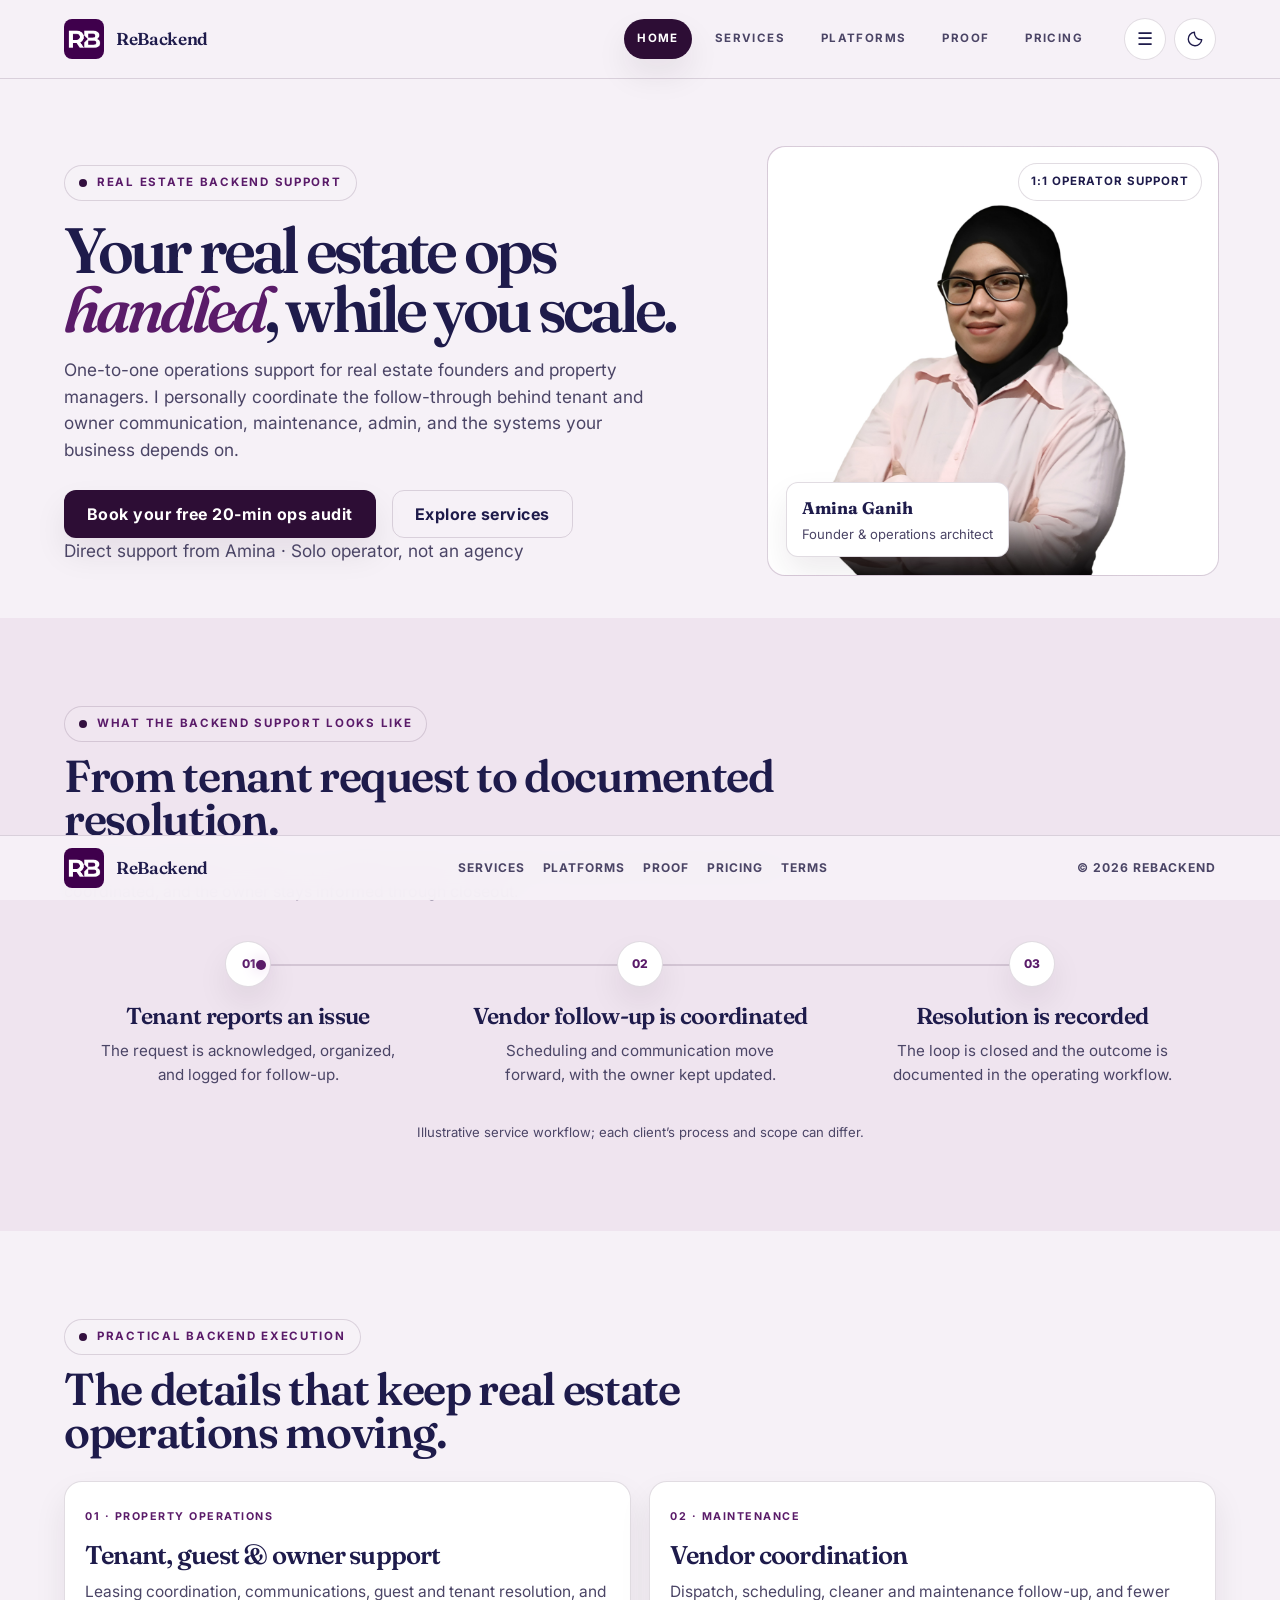
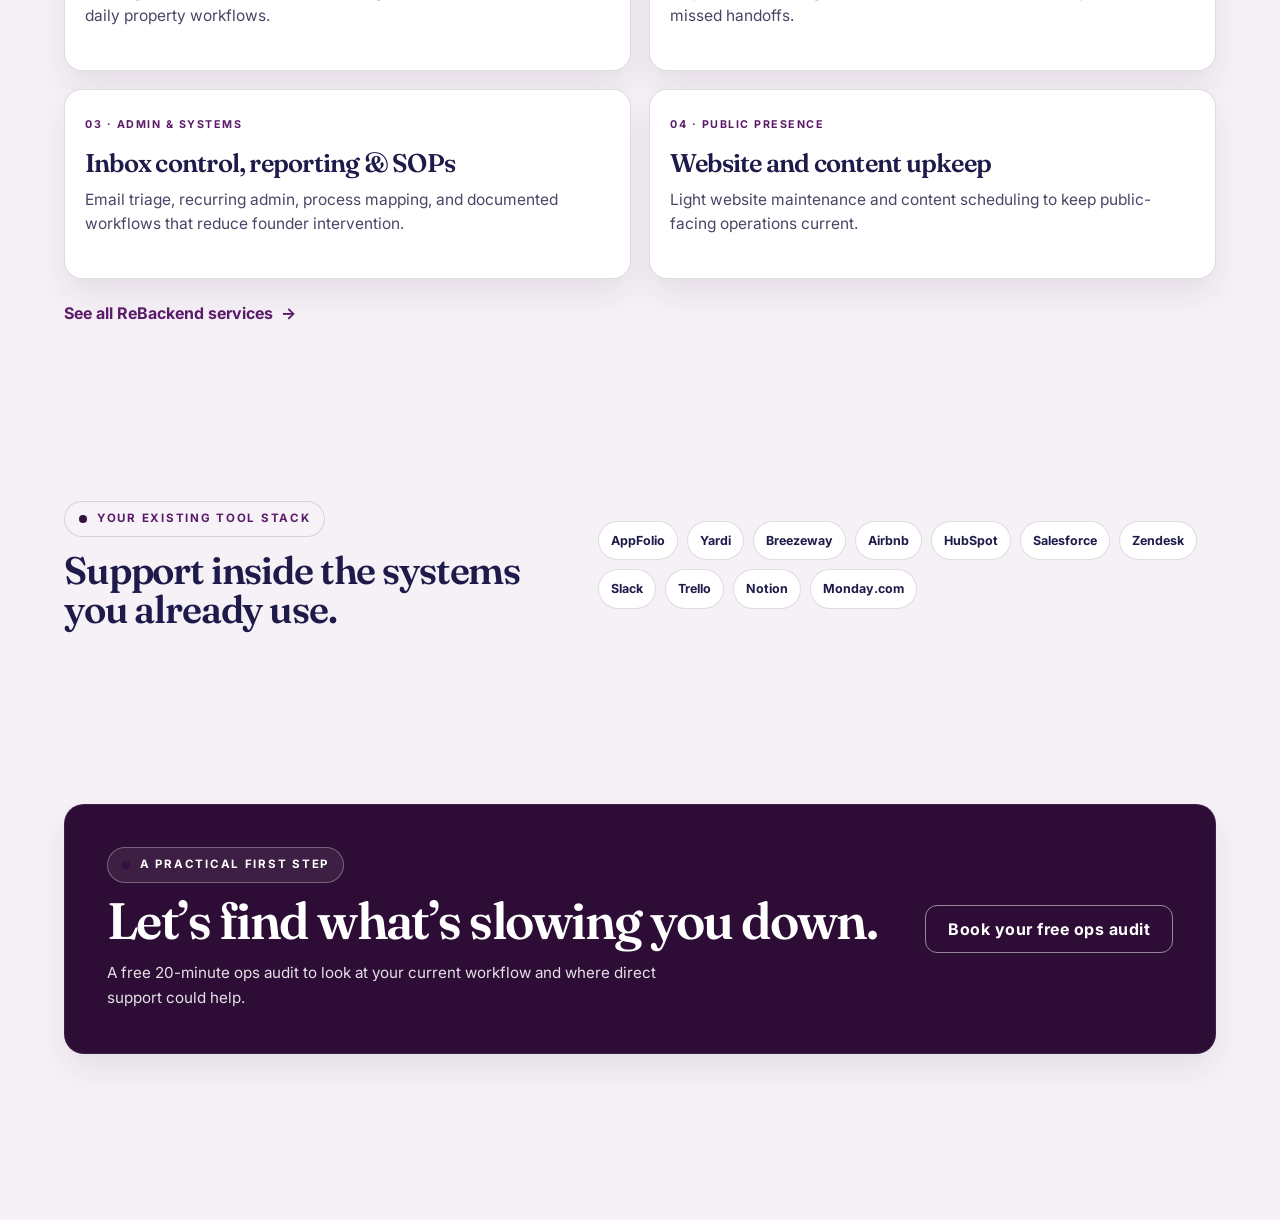
==== index.html @ eb939c81 "Add files via upload Add website pages and Netlify config" ====
<!doctype html>
<html lang="en">
  <head>
    <meta charset="utf-8" />
    <meta name="viewport" content="width=device-width, initial-scale=1" />
    <meta name="theme-color" content="#2d0d35" />
    <title>
      ReBackend | Strategic Operations Partner
    </title>
    <meta
      name="description"
      content="One-to-one real estate operations support for property managers, founders, and PropTech operators."
    />
    <link rel="preconnect" href="https://fonts.googleapis.com" />
    <link rel="preconnect" href="https://fonts.gstatic.com" crossorigin />
    <link
      href="https://fonts.googleapis.com/css2?family=Fraunces:wght@500;600;700&family=Inter:wght@400;500;600;700;800&display=swap"
      rel="stylesheet"
    />
    <link rel="icon" href="/assets/favicon.ico" />
    <link rel="stylesheet" href="/assets/css/global.css" />
  </head>
  <body>
    <header class="site-header">
      <div class="nav-shell">
        <a class="brand" href="/" aria-label="ReBackend home">
          <img src="/assets/logo.png" alt="" class="brand-logo-img" />
          <span>
            ReBackend
          </span>
        </a>
        <nav class="nav-links" id="primary-navigation" aria-label="Primary navigation">
          <a class="nav-link" data-nav="home" href="/">
            Home
          </a>
          <a class="nav-link" data-nav="services" href="/services">
            Services
          </a>
          <a class="nav-link" data-nav="platforms" href="/platforms">
            Platforms
          </a>
          <a class="nav-link" data-nav="proof" href="/proof">
            Proof
          </a>
          <a class="nav-link" data-nav="pricing" href="/pricing">
            Pricing
          </a>
        </nav>
        <div class="nav-controls">
          <button
            class="menu-toggle"
            type="button"
            data-menu-toggle
            aria-label="Open navigation menu"
            aria-controls="primary-navigation"
            aria-expanded="false"
          >
            <span aria-hidden="true">
              ☰
            </span>
          </button>
          <button
            class="theme-toggle"
            type="button"
            data-theme-toggle
            aria-label="Switch theme"
          >
          </button>
        </div>
      </div>
    </header>
    <main>
      <section class="section hero home-hero">
        <div class="section-shell">
          <div class="hero-grid">
            <div class="hero-copy">
              <div class="eyebrow">
                Real estate backend support
              </div>
              <h1>Your real estate ops <span class="accent">handled</span>, while you scale.</h1>
              <p>
                One-to-one operations support for real estate founders and property managers.
                I personally coordinate the follow-through behind tenant and owner communication,
                maintenance, admin, and the systems your business depends on.
              </p>
              <div class="hero-actions">
                <a
                  class="btn btn-primary"
                  href="https://calendly.com/amina-rebackend/30min"
                  target="_blank"
                  rel="noopener noreferrer"
                >
                  Book your free 20-min ops audit
                </a>
                <a class="btn btn-secondary" href="/services">
                  Explore services
                </a>
              </div>
              <p class="hero-note">
                Direct support from Amina · Solo operator, not an agency
              </p>
            </div>
            <div class="hero-panel founder-photo-panel" data-tilt>
              <img
                class="hero-photo"
                src="/assets/amina-photo.jpg"
                alt="Amina Ganih, ReBackend founder and operations architect"
                fetchpriority="high"
              />
              <div class="photo-caption">
                <strong>
                  Amina Ganih
                </strong>
                <span>
                  Founder &amp; operations architect
                </span>
              </div>
              <span class="photo-tag">
                1:1 operator support
              </span>
            </div>
          </div>
        </div>
      </section>
      <section class="section workflow-section" aria-labelledby="workflow-title">
        <div class="section-shell">
          <div class="section-head workflow-heading">
            <div class="eyebrow">
              What the backend support looks like
            </div>
            <h2 id="workflow-title">
              From tenant request to documented resolution.
            </h2>
            <p>
              A common maintenance follow-up, handled directly: the request is captured,
              the right people are coordinated, and the owner stays informed through closeout.
            </p>
          </div>
          <ol class="workflow-track" aria-label="Example tenant maintenance workflow">
            <li class="workflow-step">
              <span class="workflow-icon" aria-hidden="true">
                01
              </span>
              <h3>
                Tenant reports an issue
              </h3>
              <p>
                The request is acknowledged, organized, and logged for follow-up.
              </p>
            </li>
            <li class="workflow-step">
              <span class="workflow-icon" aria-hidden="true">
                02
              </span>
              <h3>
                Vendor follow-up is coordinated
              </h3>
              <p>
                Scheduling and communication move forward, with the owner kept updated.
              </p>
            </li>
            <li class="workflow-step">
              <span class="workflow-icon" aria-hidden="true">
                03
              </span>
              <h3>
                Resolution is recorded
              </h3>
              <p>
                The loop is closed and the outcome is documented in the operating workflow.
              </p>
            </li>
          </ol>
          <p class="workflow-caption">
            Illustrative service workflow; each client’s process and scope can differ.
          </p>
        </div>
      </section>
      <section class="section home-services" aria-labelledby="home-services-title">
        <div class="section-shell">
          <div class="section-head">
            <div class="eyebrow">
              Practical backend execution
            </div>
            <h2 id="home-services-title">
              The details that keep real estate operations moving.
            </h2>
          </div>
          <div class="feature-list home-feature-list">
            <article class="feature-card">
              <div class="feature-number">
                01 · Property operations
              </div>
              <h3>
                Tenant, guest &amp; owner support
              </h3>
              <p>
                Leasing coordination, communications, guest and tenant resolution, and daily property workflows.
              </p>
            </article>
            <article class="feature-card">
              <div class="feature-number">
                02 · Maintenance
              </div>
              <h3>
                Vendor coordination
              </h3>
              <p>
                Dispatch, scheduling, cleaner and maintenance follow-up, and fewer missed handoffs.
              </p>
            </article>
            <article class="feature-card">
              <div class="feature-number">
                03 · Admin &amp; systems
              </div>
              <h3>
                Inbox control, reporting &amp; SOPs
              </h3>
              <p>
                Email triage, recurring admin, process mapping, and documented workflows that reduce founder intervention.
              </p>
            </article>
            <article class="feature-card">
              <div class="feature-number">
                04 · Public presence
              </div>
              <h3>
                Website and content upkeep
              </h3>
              <p>
                Light website maintenance and content scheduling to keep public-facing operations current.
              </p>
            </article>
          </div>
          <a class="text-link" href="/services">
            See all ReBackend services
            <span aria-hidden="true">
              →
            </span>
          </a>
        </div>
      </section>
      <section class="section home-platforms" aria-labelledby="platforms-title">
        <div class="section-shell platform-strip">
          <div>
            <div class="eyebrow">
              Your existing tool stack
            </div>
            <h2 id="platforms-title">
              Support inside the systems you already use.
            </h2>
          </div>
          <div class="platform-chips" aria-label="Platforms supported">
            <span>
              AppFolio
            </span>
            <span>
              Yardi
            </span>
            <span>
              Breezeway
            </span>
            <span>
              Airbnb
            </span>
            <span>
              HubSpot
            </span>
            <span>
              Salesforce
            </span>
            <span>
              Zendesk
            </span>
            <span>
              Slack
            </span>
            <span>
              Trello
            </span>
            <span>
              Notion
            </span>
            <span>
              Monday.com
            </span>
          </div>
        </div>
      </section>
      <section class="section home-contact" aria-labelledby="contact-title">
        <div class="section-shell">
          <div class="brand-panel contact-panel">
            <div>
              <div class="eyebrow">
                A practical first step
              </div>
              <h2 id="contact-title">
                Let’s find what’s slowing you down.
              </h2>
              <p>
                A free 20-minute ops audit to look at your current workflow and where direct support could help.
              </p>
            </div>
            <a
              class="btn btn-secondary contact-button"
              href="https://calendly.com/amina-rebackend/30min"
              target="_blank"
              rel="noopener noreferrer"
            >
              Book your free ops audit
            </a>
          </div>
        </div>
      </section>
    </main>
    <footer>
      <div class="footer-inner">
        <a class="brand" href="/" aria-label="ReBackend home">
          <img src="/assets/logo.png" alt="" class="brand-logo-img" />
          <span>
            ReBackend
          </span>
        </a>
        <nav class="footer-links" aria-label="Footer navigation">
          <a href="/services">
            Services
          </a>
          <a href="/platforms">
            Platforms
          </a>
          <a href="/proof">
            Proof
          </a>
          <a href="/pricing">
            Pricing
          </a>
          <a href="/terms">
            Terms
          </a>
        </nav>
        <div class="footer-meta">
          © 2026 ReBackend
        </div>
      </div>
    </footer>
    <script src="/assets/js/app.js">
    </script>
  </body>
</html>
---- assets/css/global.css ----
:root {
  --bg-primary: #f6f1f7;
  --bg-secondary: #efe4ef;
  --bg-strong: #2d0d35;
  --text-primary: #1e1b4b;
  --text-secondary: #4b4566;
  --border-color: rgba(45, 13, 53, 0.14);
  --card-bg: #ffffff;
  --marquee-blend: rgba(255, 255, 255, 0.7);
  --accent-primary: #5a1b69;
  --accent-strong: #33103f;
  --accent-soft: #d8b4e1;
  --success: #4d7b68;
  --shadow-soft: 0 16px 32px rgba(34, 17, 38, 0.08);
  --radius: 18px;
  --header-height: 78px;
  --container: 1200px;
}

html[data-theme="dark"] {
  --bg-primary: #130d1a;
  --bg-secondary: #1d1323;
  --bg-strong: #2d0d35;
  --text-primary: #f3ebf3;
  --text-secondary: #cab7cc;
  --border-color: rgba(221, 194, 232, 0.14);
  --card-bg: #1c1324;
  --marquee-blend: rgba(13, 9, 17, 0.72);
  --accent-primary: #cf9ee2;
  --accent-strong: #e9d2f3;
  --accent-soft: #7b4d82;
  --success: #9bc7b6;
  --shadow-soft: 0 16px 32px rgba(0, 0, 0, 0.28);
}

*,
*::before,
*::after {
  box-sizing: border-box;
}

html {
  scroll-behavior: smooth;
}

body {
  margin: 0;
  background: var(--bg-primary);
  color: var(--text-primary);
  font-family: "Inter", "Segoe UI", sans-serif;
  line-height: 1.55;
  -webkit-font-smoothing: antialiased;
  text-rendering: optimizeLegibility;
  transition: background 0.2s ease, color 0.2s ease;
  display: flex;
  flex-direction: column;
  min-height: 100vh;
}

img {
  max-width: 100%;
  display: block;
}

svg {
  display: block;
}

a {
  color: inherit;
  text-decoration: none;
}

button,
input,
select,
textarea {
  font: inherit;
}

button {
  cursor: pointer;
}

h1,
h2,
h3,
h4,
h5,
h6 {
  margin: 0;
  font-family: "Fraunces", Georgia, serif;
  letter-spacing: -0.03em;
  line-height: 0.95;
  font-weight: 600;
  color: var(--text-primary);
}

p {
  margin: 0;
  color: var(--text-primary);
}

ul,
ol {
  margin: 0;
  padding: 0;
  list-style: none;
}

.container {
  width: min(var(--container), calc(100vw - 48px));
  margin: 0 auto;
}

.site-header {
  position: fixed;
  top: 0;
  left: 0;
  right: 0;
  z-index: 50;
  background: rgba(246, 241, 247, 0.96);
  backdrop-filter: blur(12px);
  border-bottom: 1px solid var(--border-color);
  transition: background 0.2s ease, border-color 0.2s ease;
}

html[data-theme="dark"] .site-header {
  background: rgba(19, 13, 26, 0.96);
}

body {
  padding-top: var(--header-height);
  padding-bottom: var(--header-height);
}

main {
  flex: 1;
}

.nav-shell {
  width: min(var(--container), calc(100vw - 48px));
  margin: 0 auto;
  min-height: var(--header-height);
  display: flex;
  align-items: center;
  justify-content: space-between;
  gap: 20px;
  padding: 0 24px;
}

.brand {
  display: inline-flex;
  align-items: center;
  gap: 12px;
  font-family: "Fraunces", Georgia, serif;
  font-size: 1.08rem;
  font-weight: 600;
  letter-spacing: -0.02em;
  color: var(--text-primary);
  text-decoration: none;
}

.brand-mark {
  width: 40px;
  height: 40px;
  border-radius: 8px;
  background: var(--bg-strong);
  color: #fff;
  display: grid;
  place-items: center;
  font-size: 0.72rem;
  font-weight: 700;
  letter-spacing: -0.06em;
  flex-shrink: 0;
}

.brand-logo-img {
  width: 40px;
  height: 40px;
  border-radius: 8px;
  object-fit: cover;
  display: block;
  flex-shrink: 0;
}

.nav-links {
  display: flex;
  align-items: center;
  justify-content: center;
  gap: 10px;
  margin-left: auto;
}

.nav-link {
  display: inline-flex;
  align-items: center;
  justify-content: center;
  padding: 10px 12px;
  border: 1px solid transparent;
  border-radius: 999px;
  font-size: 0.72rem;
  letter-spacing: 0.12em;
  text-transform: uppercase;
  font-weight: 700;
  color: var(--text-secondary);
  transition: color 0.2s ease, border-color 0.2s ease, background 0.2s ease, transform 0.2s ease;
  text-decoration: none;
}

.nav-link:hover {
  color: var(--text-primary);
  border-color: var(--border-color);
  background: rgba(255, 255, 255, 0.08);
}

.nav-link.is-active {
  background: var(--bg-strong);
  color: #fff;
  border-color: transparent;
  box-shadow: var(--shadow-soft);
}

.theme-toggle {
  width: 42px;
  height: 42px;
  border-radius: 50%;
  border: 1px solid var(--border-color);
  background: var(--card-bg);
  color: var(--text-primary);
  display: grid;
  place-items: center;
  transition: transform 0.15s ease, border-color 0.15s ease;
  flex-shrink: 0;
  padding: 0;
}

.theme-toggle:hover {
  transform: translateY(-1px);
  border-color: rgba(90, 27, 105, 0.35);
}

.theme-toggle svg {
  width: 18px;
  height: 18px;
  display: block;
}

main {
  display: block;
}

.section {
  padding: 88px 0;
}

.section-shell {
  width: min(var(--container), calc(100vw - 48px));
  margin: 0 auto;
  padding: 0 24px;
}

.eyebrow {
  display: inline-flex;
  align-items: center;
  gap: 10px;
  font-size: 0.72rem;
  letter-spacing: 0.15em;
  text-transform: uppercase;
  font-weight: 700;
  color: var(--accent-primary);
  padding: 8px 14px;
  border: 1px solid var(--border-color);
  border-radius: 999px;
  background: rgba(255, 255, 255, 0.08);
}

.eyebrow::before {
  content: "";
  width: 8px;
  height: 8px;
  border-radius: 50%;
  background: var(--accent-strong);
  display: inline-block;
}

.hero {
  padding-top: 68px;
  padding-bottom: 42px;
}

.hero-grid {
  display: grid;
  grid-template-columns: 1.2fr 0.8fr;
  gap: 30px;
  align-items: center;
}

.hero-copy {
  padding-top: 8px;
}

.hero h1 {
  font-size: clamp(3rem, 5vw, 5.1rem);
  line-height: 0.92;
  letter-spacing: -0.06em;
  margin: 20px 0 18px;
  max-width: 760px;
  color: var(--text-primary);
}

.hero h1 .accent {
  color: var(--accent-primary);
  font-style: italic;
}

.hero p {
  max-width: 580px;
  font-size: 1.08rem;
  color: var(--text-secondary);
}

.hero-actions {
  margin-top: 26px;
  display: flex;
  align-items: center;
  gap: 16px;
  flex-wrap: wrap;
}

.btn {
  display: inline-flex;
  align-items: center;
  justify-content: center;
  min-height: 48px;
  padding: 0 22px;
  font-weight: 700;
  letter-spacing: 0.03em;
  border: 1px solid transparent;
  border-radius: 12px;
  transition: transform 0.2s ease, background 0.2s ease, border-color 0.2s ease, color 0.2s ease;
  color: var(--text-primary);
  text-decoration: none;
}

.btn:hover {
  transform: translateY(-1px);
}

.btn-primary {
  background: var(--bg-strong);
  color: #fff;
  box-shadow: var(--shadow-soft);
}

.btn-primary:hover {
  color: #fff;
}

.btn-secondary {
  background: transparent;
  border-color: var(--border-color);
  color: var(--text-primary);
}

.hero-panel {
  background: linear-gradient(145deg, var(--bg-secondary), rgba(255, 255, 255, 0.08));
  border: 1px solid var(--border-color);
  border-radius: 18px;
  padding: 18px;
  min-height: 400px;
  position: relative;
  overflow: hidden;
}

.hero-panel::before {
  content: "";
  position: absolute;
  inset: 18px;
  border-radius: 16px;
  background: linear-gradient(135deg, rgba(90, 27, 105, 0.17), rgba(255, 255, 255, 0.04));
  border: 1px solid rgba(90, 27, 105, 0.14);
}

.hero-photo {
  position: absolute;
  inset: 18px;
  border-radius: 16px;
  object-fit: cover;
  display: block;
  z-index: 2;
}

.rb-badge {
  position: absolute;
  inset: 46px;
  display: grid;
  place-items: center;
  background: var(--bg-strong);
  border-radius: 18px;
  box-shadow: inset 0 0 0 1px rgba(255, 255, 255, 0.1);
}

.rb-badge span {
  font-family: "Fraunces", Georgia, serif;
  font-size: clamp(7rem, 17vw, 16rem);
  color: #fff;
  line-height: 0.8;
  letter-spacing: -0.14em;
  transform: translateX(-0.05em);
}

.metric-row {
  display: grid;
  grid-template-columns: repeat(3, minmax(0, 1fr));
  gap: 18px;
  margin-top: 34px;
  border-top: 1px solid var(--border-color);
  border-bottom: 1px solid var(--border-color);
  background: rgba(255, 255, 255, 0.04);
}

.metric {
  padding: 24px 12px;
}

.metric strong {
  display: block;
  margin-bottom: 8px;
  font-size: clamp(1.4rem, 2vw, 2.1rem);
  font-family: "Fraunces", Georgia, serif;
  letter-spacing: -0.04em;
  color: var(--text-primary);
}

.metric span {
  display: block;
  color: var(--text-secondary);
  font-size: 0.8rem;
  letter-spacing: 0.08em;
  text-transform: uppercase;
}

.split {
  display: grid;
  grid-template-columns: 1fr 1fr;
  gap: 26px;
  align-items: start;
}

.feature-list {
  display: grid;
  grid-template-columns: repeat(2, minmax(0, 1fr));
  gap: 18px;
  margin-top: 26px;
}

.feature-card,
.info-card,
.case-card,
.pricing-card,
.tile,
.brand-panel,
.matrix-card,
.tool-card {
  background: var(--card-bg);
  border: 1px solid var(--border-color);
  border-radius: 18px;
  box-shadow: var(--shadow-soft);
}

.feature-card {
  padding: 20px;
  min-height: 190px;
}

.feature-number {
  display: inline-block;
  font-size: 0.67rem;
  letter-spacing: 0.14em;
  text-transform: uppercase;
  font-weight: 700;
  color: var(--accent-primary);
  margin-bottom: 18px;
}

.feature-card h3 {
  font-size: clamp(1.5rem, 2vw, 2rem);
  margin-bottom: 12px;
  color: var(--text-primary);
}

.feature-card p {
  color: var(--text-secondary);
  font-size: 0.97rem;
}

.section-head {
  width: min(760px, 100%);
  margin-bottom: 28px;
}

.section-head h2 {
  font-size: clamp(2.05rem, 3.5vw, 3.1rem);
  margin-top: 12px;
  line-height: 0.96;
  color: var(--text-primary);
}

.section-head p {
  margin-top: 14px;
  color: var(--text-secondary);
  font-size: 1rem;
}

.chip-row {
  display: flex;
  flex-wrap: wrap;
  gap: 10px;
  margin-top: 20px;
}

.chip {
  display: inline-flex;
  align-items: center;
  justify-content: center;
  padding: 9px 12px;
  border-radius: 999px;
  border: 1px solid var(--border-color);
  background: rgba(255, 255, 255, 0.04);
  font-size: 0.76rem;
  letter-spacing: 0.08em;
  text-transform: uppercase;
  font-weight: 700;
  color: var(--text-primary);
}

.brand-panel {
  background: var(--bg-strong);
  color: #fff;
  padding: 24px;
  border-radius: 20px;
  border: 1px solid rgba(255, 255, 255, 0.08);
}

.brand-panel h3 {
  font-size: clamp(1.8rem, 2vw, 2.4rem);
  margin-bottom: 18px;
  color: #fff;
}

.brand-panel p {
  color: rgba(255, 255, 255, 0.85);
  font-size: 0.95rem;
  line-height: 1.7;
}

.brand-panel strong {
  color: #fff;
}

.case-grid,
.pricing-grid {
  display: grid;
  grid-template-columns: repeat(2, minmax(0, 1fr));
  gap: 20px;
}

.case-card,
.pricing-card {
  overflow: hidden;
}

.case-body,
.pricing-body {
  padding: 22px;
}

.case-topline,
.pricing-topline {
  display: flex;
  align-items: center;
  justify-content: space-between;
  gap: 16px;
  margin-bottom: 18px;
}

.badge {
  display: inline-flex;
  align-items: center;
  justify-content: center;
  padding: 8px 12px;
  border-radius: 999px;
  border: 1px solid var(--border-color);
  background: rgba(90, 27, 105, 0.06);
  color: var(--accent-primary);
  font-size: 0.64rem;
  font-weight: 700;
  letter-spacing: 0.1em;
  text-transform: uppercase;
}

.meta {
  font-size: 0.7rem;
  letter-spacing: 0.12em;
  text-transform: uppercase;
  color: var(--text-secondary);
  font-weight: 700;
}

.case-card h3,
.pricing-card h3 {
  font-size: clamp(1.7rem, 2vw, 2.3rem);
  margin-bottom: 16px;
  color: var(--text-primary);
}

.case-metrics,
.pricing-metrics {
  display: grid;
  grid-template-columns: repeat(2, minmax(0, 1fr));
  gap: 12px;
  margin: 18px 0;
}

.mini-stat {
  background: var(--bg-secondary);
  border: 1px solid var(--border-color);
  border-radius: 12px;
  padding: 14px 12px;
}

.mini-stat strong {
  display: block;
  font-size: 1.2rem;
  font-family: "Fraunces", Georgia, serif;
  margin-bottom: 4px;
  color: var(--text-primary);
}

.mini-stat span {
  display: block;
  color: var(--text-secondary);
  font-size: 0.72rem;
  letter-spacing: 0.08em;
  text-transform: uppercase;
  font-weight: 700;
}

.case-body p,
.pricing-body p {
  color: var(--text-secondary);
  line-height: 1.7;
  font-size: 0.96rem;
}

.case-quote {
  margin-top: 18px;
  padding-left: 16px;
  border-left: 3px solid var(--accent-primary);
  color: var(--text-secondary);
  line-height: 1.6;
  font-size: 0.92rem;
}

.tile-grid {
  display: grid;
  grid-template-columns: repeat(4, minmax(0, 1fr));
  gap: 14px;
  margin-top: 26px;
}

.tile {
  padding: 18px;
  background: var(--card-bg);
  border: 1px solid var(--border-color);
  border-radius: 18px;
}

.tile strong {
  display: block;
  font-size: 1.7rem;
  margin-bottom: 8px;
  font-family: "Fraunces", Georgia, serif;
  color: var(--text-primary);
}

.tile span {
  display: block;
  color: var(--text-secondary);
  font-size: 0.72rem;
  letter-spacing: 0.1em;
  text-transform: uppercase;
  font-weight: 700;
}

.marquee-wrap {
  position: relative;
  overflow: hidden;
  padding: 10px 0 0;
  margin-top: 10px;
  mask-image: linear-gradient(to right, transparent 0%, #000 8%, #000 92%, transparent 100%);
  -webkit-mask-image: linear-gradient(to right, transparent 0%, #000 8%, #000 92%, transparent 100%);
}

.marquee-track {
  display: flex;
  align-items: center;
  gap: 18px;
  width: max-content;
  animation: marquee-scroll 30s linear infinite;
}

.marquee-wrap:hover .marquee-track {
  animation-play-state: paused;
}

.marquee-set {
  display: flex;
  align-items: center;
  gap: 18px;
  flex-shrink: 0;
}

.marquee-item {
  display: inline-flex;
  align-items: center;
  gap: 10px;
  padding: 8px 12px;
  border: 1px solid var(--border-color);
  background: rgba(255, 255, 255, 0.04);
  border-radius: 999px;
  color: var(--text-primary);
  font-size: 0.74rem;
  letter-spacing: 0.1em;
  text-transform: uppercase;
  font-weight: 700;
  white-space: nowrap;
}

.marquee-icon {
  width: 26px;
  height: 26px;
  border-radius: 8px;
  display: grid;
  place-items: center;
  flex-shrink: 0;
  background: var(--bg-strong);
}

.marquee-icon img {
  width: 16px;
  height: 16px;
  object-fit: contain;
  filter: brightness(0) invert(1);
}

.marquee-text-badge {
  width: 26px;
  height: 26px;
  border-radius: 8px;
  display: grid;
  place-items: center;
  font-size: 0.66rem;
  font-weight: 800;
  color: #fff;
  background: var(--bg-strong);
}

.tool-grid {
  display: grid;
  grid-template-columns: repeat(5, minmax(0, 1fr));
  gap: 16px;
  margin-top: 32px;
}

.tool-card {
  padding: 20px 16px;
  display: flex;
  flex-direction: column;
  align-items: center;
  justify-content: center;
  text-align: center;
  gap: 10px;
  min-height: 170px;
  transition: transform 0.15s ease, border-color 0.15s ease, background 0.15s ease;
}

.tool-card:hover {
  transform: translateY(-2px);
  border-color: rgba(90, 27, 105, 0.36);
}

.tool-icon {
  width: 48px;
  height: 48px;
  border-radius: 10px;
  display: grid;
  place-items: center;
  background: var(--bg-secondary);
}

.tool-icon img {
  width: 26px;
  height: 26px;
  object-fit: contain;
  filter: brightness(0) saturate(100%) invert(9%) sepia(9%) saturate(1498%) hue-rotate(258deg) brightness(93%) contrast(90%);
}

.tool-icon.text-badge {
  font-size: 0.8rem;
  font-weight: 800;
  color: #fff;
  background: var(--bg-strong);
  letter-spacing: -0.04em;
}

.tool-name {
  font-size: 0.95rem;
  font-weight: 700;
  color: var(--text-primary);
}

.tool-tag {
  font-size: 0.65rem;
  letter-spacing: 0.12em;
  text-transform: uppercase;
  color: var(--text-secondary);
  font-weight: 700;
}

.grid-matrix {
  display: grid;
  grid-template-columns: repeat(3, minmax(0, 1fr));
  gap: 16px;
  margin-top: 20px;
}

.matrix-card {
  padding: 22px 18px;
}

.matrix-card h3 {
  font-size: 1.3rem;
  margin-bottom: 10px;
  color: var(--text-primary);
}

.matrix-card p {
  color: var(--text-secondary);
  font-size: 0.92rem;
  line-height: 1.6;
}

.price-row {
  display: grid;
  grid-template-columns: 1fr auto;
  gap: 18px;
  align-items: center;
  padding: 18px 0;
  border-top: 1px solid var(--border-color);
}

.price-row:first-of-type {
  border-top: 0;
}

.price-row .label {
  color: var(--text-secondary);
  font-size: 0.7rem;
  letter-spacing: 0.12em;
  text-transform: uppercase;
  font-weight: 700;
}

.price-row .amount {
  font-size: clamp(1.4rem, 2vw, 2rem);
  font-family: "Fraunces", Georgia, serif;
  letter-spacing: -0.04em;
  color: var(--text-primary);
}

.pricing-card .cta {
  width: 100%;
  margin-top: 10px;
}

.page-banner {
  background: var(--bg-strong);
  color: #fff;
  border-radius: 20px;
  border: 1px solid rgba(255, 255, 255, 0.08);
  padding: 26px 22px;
  margin-top: 8px;
}

.page-banner h2 {
  font-size: clamp(2rem, 3vw, 2.8rem);
  margin-bottom: 14px;
  color: #fff;
}

.page-banner p {
  color: rgba(255, 255, 255, 0.85);
  max-width: 720px;
  line-height: 1.7;
}

footer {
  position: fixed;
  bottom: 0;
  left: 0;
  right: 0;
  z-index: 40;
  padding: 12px 0;
  background: rgba(246, 241, 247, 0.96);
  backdrop-filter: blur(12px);
  border-top: 1px solid var(--border-color);
  transition: background 0.2s ease, border-color 0.2s ease;
}

html[data-theme="dark"] footer {
  background: rgba(19, 13, 26, 0.96);
}

.footer-inner {
  width: min(var(--container), calc(100vw - 48px));
  margin: 0 auto;
  padding: 0 24px;
  display: flex;
  align-items: center;
  justify-content: space-between;
  gap: 16px;
  flex-wrap: wrap;
  min-height: auto;
}

.footer-meta {
  color: var(--text-secondary);
  font-size: 0.76rem;
  letter-spacing: 0.08em;
  text-transform: uppercase;
  font-weight: 700;
}

.footer-links {
  display: flex;
  align-items: center;
  gap: 18px;
  color: var(--text-secondary);
  font-size: 0.75rem;
  letter-spacing: 0.08em;
  text-transform: uppercase;
  font-weight: 700;
  margin: 0;
}

.footer-links a {
  transition: color 0.2s ease;
  color: var(--text-secondary);
  text-decoration: none;
}

.footer-links a:hover {
  color: var(--text-primary);
}

@keyframes marquee-scroll {
  from {
    transform: translateX(0);
  }
  to {
    transform: translateX(-50%);
  }
}

@media (max-width: 980px) {
  .nav-links {
    display: none;
  }


  .hero-grid,
  .split,
  .case-grid,
  .pricing-grid,
  .tool-grid {
    grid-template-columns: 1fr;
  }

  .tile-grid,
  .grid-matrix {
    grid-template-columns: repeat(2, minmax(0, 1fr));
  }

  .feature-list {
    grid-template-columns: 1fr;
  }

  .nav-links {
    gap: 4px;
  }
}

@media (max-width: 760px) {
  body {
    padding-top: var(--header-height);
    padding-bottom: calc(var(--header-height) + 20px);
  }

  .nav-shell,
  .section-shell {
    width: min(var(--container), calc(100vw - 28px));
    padding: 0 14px;
  }

  .nav-links {
    display: none;
  }

  .hero {
    padding-top: 54px;
  }

  .hero h1 {
    font-size: clamp(2.4rem, 12vw, 4rem);
  }

  .metric-row,
  .tile-grid,
  .grid-matrix {
    grid-template-columns: 1fr;
  }

  .tool-grid {
    grid-template-columns: repeat(2, minmax(0, 1fr));
  }

  .brand {
    font-size: 1rem;
  }

  .section {
    padding: 64px 0;
  }

  footer {
    padding: 8px 0;
  }

  .footer-inner {
    padding: 8px 14px;
  }

  .footer-links {
    gap: 10px;
    font-size: 0.65rem;
  }
}

@media (prefers-reduced-motion: reduce) {
  html {
    scroll-behavior: auto;
  }

  .marquee-track {
    animation: none;
  }

  .btn,
  .theme-toggle,
  .nav-link,
  .tool-card {
    transition: none;
  }
}

/* Theme text is driven by the same tokens used by every page. */
:root {
  color-scheme: light;
}

html[data-theme="dark"] {
  color-scheme: dark;
}

body {
  color: var(--text-primary);
}

body :is(h1, h2, h3, h4, h5, h6) {
  color: var(--text-primary);
}

body p {
  color: var(--text-primary);
}

/* Consistent header controls and accessible mobile navigation. */
.nav-shell {
  position: relative;
}

.nav-controls {
  display: inline-flex;
  align-items: center;
  justify-content: flex-end;
  gap: 8px;
  margin-left: 8px;
  flex-shrink: 0;
}

.menu-toggle {
  display: inline-flex;
  width: 42px;
  height: 42px;
  padding: 0;
  align-items: center;
  justify-content: center;
  border: 1px solid var(--border-color);
  border-radius: 50%;
  background: var(--card-bg);
  color: var(--text-primary);
  font-size: 1.1rem;
  line-height: 1;
  transition: transform 0.15s ease, border-color 0.15s ease;
}

.menu-toggle:hover {
  transform: translateY(-1px);
  border-color: var(--accent-primary);
}

.nav-links.is-open {
  position: absolute;
  top: calc(100% - 2px);
  right: 64px;
  z-index: 60;
  display: flex;
  flex-direction: column;
  align-items: stretch;
  gap: 4px;
  width: min(280px, calc(100vw - 28px));
  margin: 0;
  padding: 10px;
  border: 1px solid var(--border-color);
  border-radius: 14px;
  background: var(--card-bg);
  box-shadow: var(--shadow-soft);
}

.nav-links.is-open .nav-link {
  justify-content: flex-start;
  width: 100%;
  padding: 12px;
  color: var(--text-primary);
  font-size: 0.82rem;
  letter-spacing: 0.08em;
}

.nav-links.is-open .nav-link.is-active {
  color: #fff;
}
.menu-toggle:focus-visible,
.theme-toggle:focus-visible,
.nav-link:focus-visible,
.btn:focus-visible {
  outline: 3px solid var(--accent-primary);
  outline-offset: 3px;
}

/* The real source portrait is kept proportional and framed without distortion. */
.founder-photo-panel {
  height: clamp(360px, 35vw, 430px);
  max-height: 550px;
  min-height: 0;
  aspect-ratio: 1.05;
  padding: 0;
  overflow: hidden;
  border-radius: 18px;
  transform-style: preserve-3d;
  transition: transform 0.2s ease;
  will-change: transform;
}

.founder-photo-panel::before {
  content: none;
}

.hero-photo,
img[src*="amina-photo"] {
  position: absolute;
  inset: 0;
  display: block;
  width: 100%;
  height: 100%;
  max-height: 550px;
  object-fit: cover;
  object-position: center top;
  border-radius: inherit;
}

.photo-caption {
  position: absolute;
  z-index: 3;
  left: 18px;
  bottom: 18px;
  display: flex;
  flex-direction: column;
  gap: 3px;
  max-width: calc(100% - 36px);
  padding: 12px 15px;
  border: 1px solid var(--border-color);
  border-radius: 12px;
  background: var(--card-bg);
  color: var(--text-primary);
  box-shadow: var(--shadow-soft);
}

.photo-caption strong {
  color: var(--text-primary);
  font-family: "Fraunces", Georgia, serif;
  font-size: 1.05rem;
}

.photo-caption span {
  color: var(--text-secondary);
  font-size: 0.82rem;
}

.photo-tag {
  position: absolute;
  z-index: 3;
  top: 16px;
  right: 16px;
  padding: 9px 12px;
  border: 1px solid var(--border-color);
  border-radius: 999px;
  background: var(--card-bg);
  color: var(--text-primary);
  font-size: 0.72rem;
  font-weight: 700;
  letter-spacing: 0.08em;
  text-transform: uppercase;
}

/* A real service example replaces abstract or invented dashboard metrics. */
.workflow-section {
  background: var(--bg-secondary);
}

.workflow-heading {
  max-width: 780px;
}

.workflow-track {
  --workflow-gap: 24px;
  position: relative;
  display: grid;
  grid-template-columns: repeat(3, minmax(0, 1fr));
  gap: var(--workflow-gap);
  margin-top: 38px;
  list-style: none;
}

.workflow-track::before {
  content: "";
  position: absolute;
  z-index: 0;
  top: 23px;
  left: 16.66%;
  right: 16.66%;
  height: 2px;
  background: var(--border-color);
}

.workflow-track::after {
  content: "";
  position: absolute;
  z-index: 2;
  top: 19px;
  left: 16.66%;
  width: 10px;
  height: 10px;
  border-radius: 50%;
  background: var(--accent-primary);
  box-shadow: 0 0 16px var(--accent-soft);
  animation: workflow-travel 5s ease-in-out infinite alternate;
}

@keyframes workflow-travel {
  0%, 8% { left: 16.66%; }
  90%, 100% { left: calc(83.33% - 10px); }
}

.workflow-step {
  position: relative;
  z-index: 1;
  padding: 0 14px 16px;
  text-align: center;
  border-radius: 16px;
  transition: transform 0.2s ease, background-color 0.2s ease;
}

.workflow-step:hover {
  transform: translateY(-4px);
  background: var(--card-bg);
}

.workflow-icon {
  display: grid;
  place-items: center;
  width: 46px;
  height: 46px;
  margin: 0 auto 17px;
  border: 1px solid var(--border-color);
  border-radius: 50%;
  background: var(--card-bg);
  color: var(--accent-primary);
  font-size: 0.75rem;
  font-weight: 800;
  box-shadow: var(--shadow-soft);
}

.workflow-step h3 {
  margin-bottom: 10px;
  font-size: clamp(1.25rem, 1.8vw, 1.65rem);
  line-height: 1.08;
}

.workflow-step p {
  max-width: 310px;
  margin: 0 auto;
  color: var(--text-secondary);
  font-size: 0.95rem;
}

.workflow-caption {
  margin-top: 20px;
  color: var(--text-secondary);
  font-size: 0.82rem;
  text-align: center;
}

.home-feature-list {
  grid-template-columns: repeat(2, minmax(0, 1fr));
}

.text-link {
  display: inline-flex;
  align-items: center;
  gap: 8px;
  margin-top: 22px;
  color: var(--accent-primary);
  font-weight: 700;
}

.text-link:hover {
  color: var(--accent-strong);
}

.platform-strip {
  display: grid;
  grid-template-columns: minmax(230px, 0.9fr) minmax(0, 1.1fr);
  gap: 28px;
  align-items: center;
}

.platform-strip h2 {
  margin-top: 14px;
  font-size: clamp(1.8rem, 3vw, 2.6rem);
  line-height: 1;
}

.platform-chips {
  display: flex;
  flex-wrap: wrap;
  gap: 9px;
}

.platform-chips span {
  padding: 9px 12px;
  border: 1px solid var(--border-color);
  border-radius: 999px;
  background: var(--card-bg);
  color: var(--text-primary);
  font-size: 0.78rem;
  font-weight: 700;
}

.contact-panel {
  display: flex;
  align-items: center;
  justify-content: space-between;
  gap: 24px;
  padding: clamp(22px, 4vw, 42px);
}

.contact-panel .eyebrow {
  color: #fff;
  border-color: rgba(255, 255, 255, 0.3);
}

.contact-panel h2 {
  margin-top: 14px;
  color: #fff;
  font-size: clamp(2rem, 4vw, 3.2rem);
}

.contact-panel p {
  margin-top: 14px;
  max-width: 600px;
  color: rgba(255, 255, 255, 0.88);
}

.contact-button {
  flex-shrink: 0;
  border-color: rgba(255, 255, 255, 0.5);
  color: #fff;
}

.contact-button:hover {
  background: rgba(255, 255, 255, 0.12);
  color: #fff;
}

html[data-theme="dark"] .tool-icon:not(.text-badge) img {
  filter: brightness(0) invert(1);
}

@media (max-width: 980px) {
  .nav-links {
    display: none;
  }


  .platform-strip {
    grid-template-columns: 1fr;
  }
}

@media (max-width: 760px) {
  .nav-controls {
    gap: 7px;
    margin-left: auto;
  }

  .menu-toggle {
    display: inline-flex;
  }

  .nav-links.is-open {
    position: absolute;
    top: calc(100% - 2px);
    right: 14px;
    z-index: 60;
    display: flex;
    flex-direction: column;
    align-items: stretch;
    gap: 4px;
    width: min(280px, calc(100vw - 28px));
    margin: 0;
    padding: 10px;
    border: 1px solid var(--border-color);
    border-radius: 14px;
    background: var(--card-bg);
    box-shadow: var(--shadow-soft);
  }

  .nav-links.is-open .nav-link {
    justify-content: flex-start;
    width: 100%;
    padding: 12px;
    color: var(--text-primary);
    font-size: 0.82rem;
    letter-spacing: 0.08em;
  }

  .nav-links.is-open .nav-link.is-active {
    color: #fff;
  }

  .founder-photo-panel {
    height: clamp(330px, 85vw, 430px);
    max-height: 550px;
    aspect-ratio: 1.05;
  }

  .workflow-track {
    grid-template-columns: 1fr;
    gap: 18px;
    margin-left: 8px;
    padding-left: 54px;
  }

  .workflow-track::before {
    top: 20px;
    bottom: 36px;
    left: 20px;
    right: auto;
    width: 2px;
    height: auto;
  }

  .workflow-track::after {
    top: 20px;
    left: 16px;
    animation-name: workflow-travel-vertical;
  }

  @keyframes workflow-travel-vertical {
    0%, 8% { top: 20px; }
    90%, 100% { top: calc(100% - 40px); }
  }

  .workflow-step {
    padding: 0 8px 10px 0;
    text-align: left;
  }

  .workflow-icon {
    position: absolute;
    top: 0;
    left: -54px;
    margin: 0;
  }

  .workflow-step p {
    margin: 0;
  }

  .workflow-caption {
    text-align: left;
  }

  .contact-panel {
    align-items: flex-start;
    flex-direction: column;
  }
}

@media (prefers-reduced-motion: reduce) {
  html {
    scroll-behavior: auto;
  }

  .marquee-track,
  .workflow-track::after {
    animation: none;
  }

  .btn,
  .theme-toggle,
  .menu-toggle,
  .nav-link,
  .tool-card,
  .workflow-step,
  .founder-photo-panel {
    transition: none;
  }
}
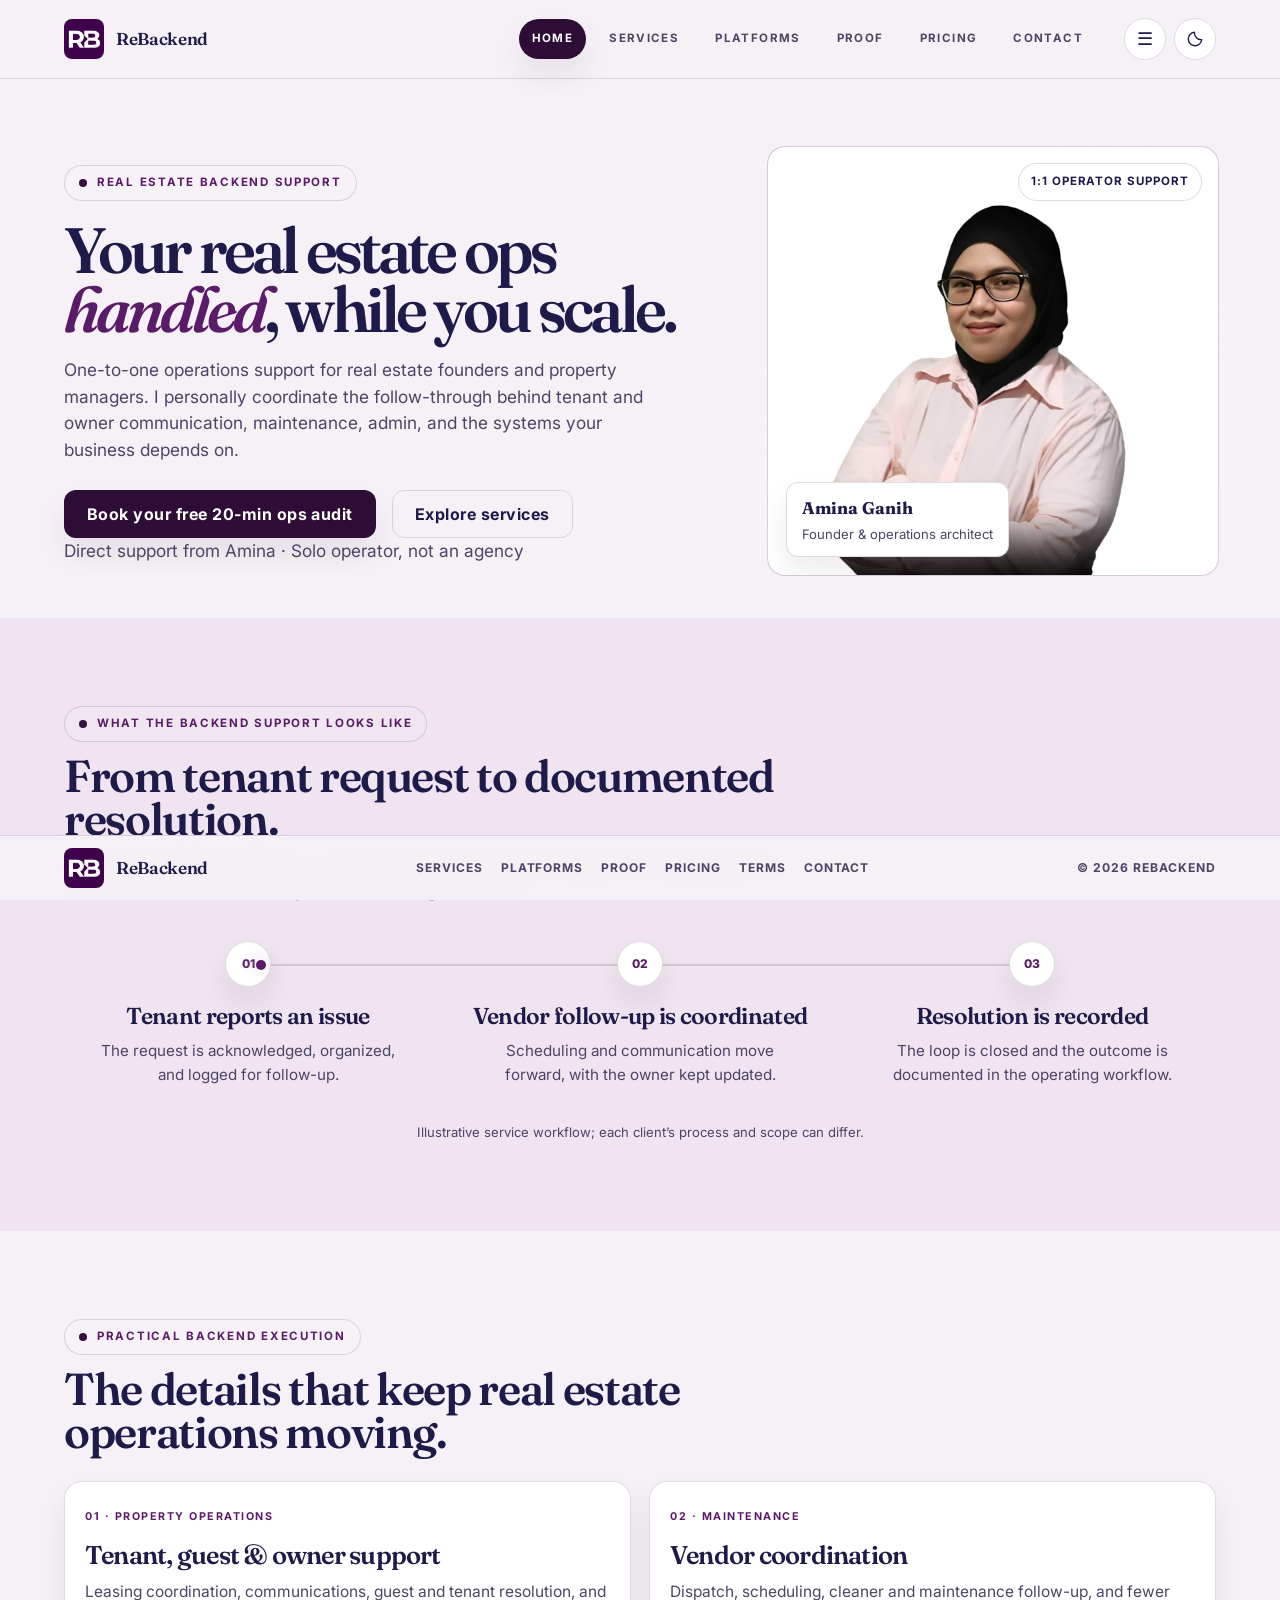
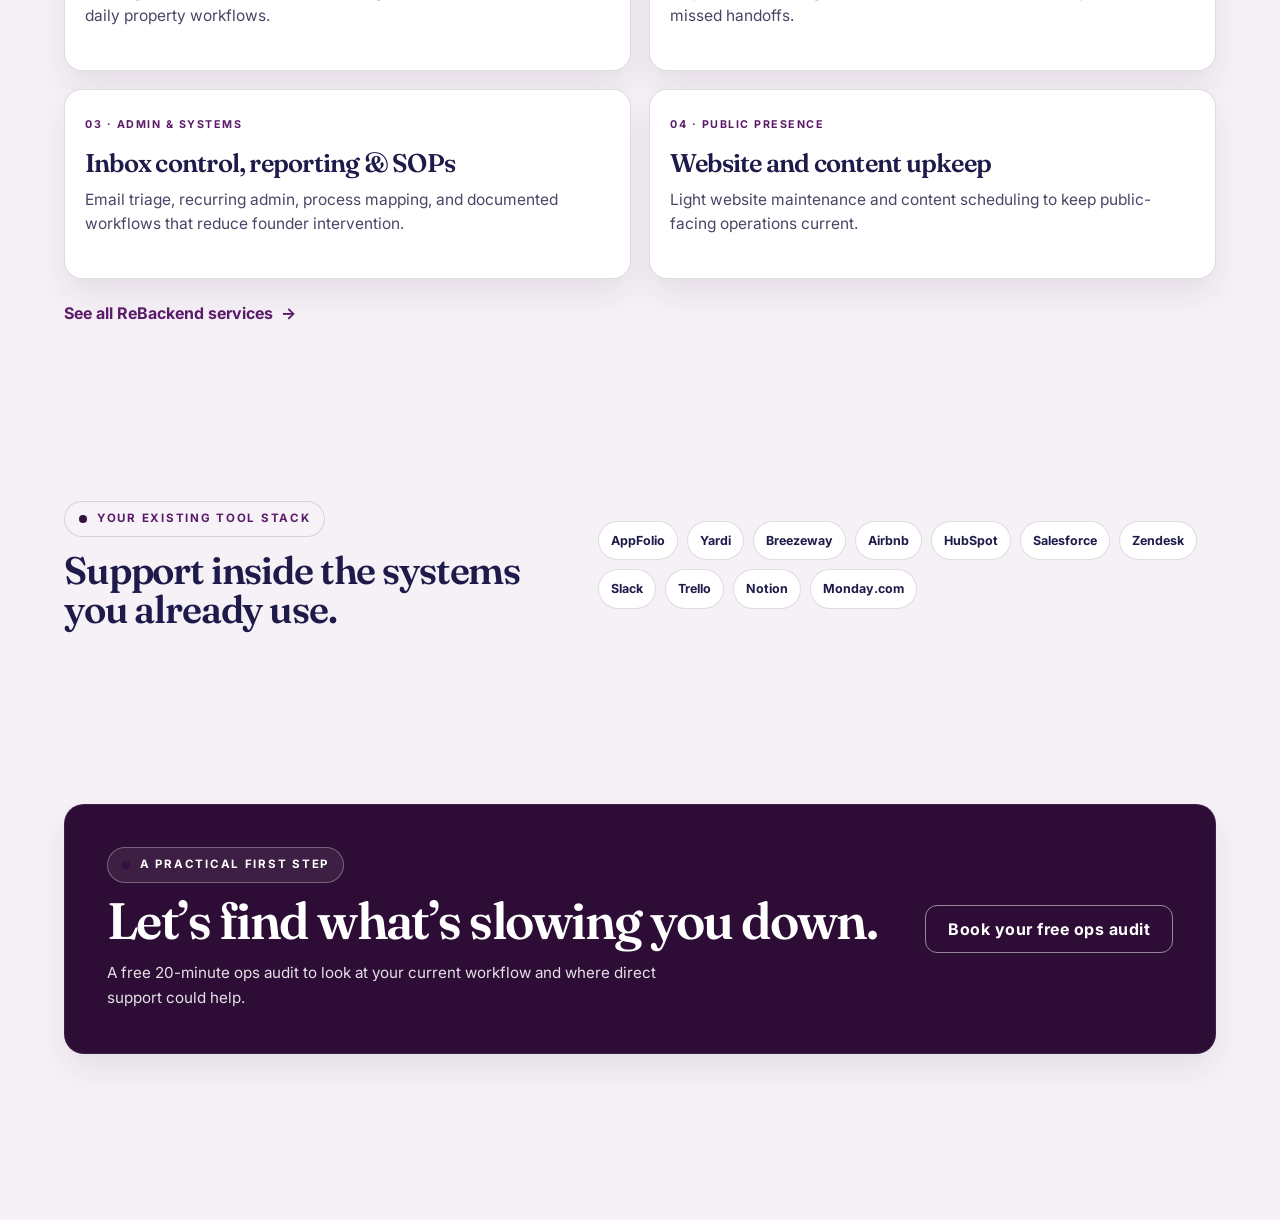
==== commit c68b6a7b: "Add contact page and navigation updates" ====
--- a/index.html
+++ b/index.html
@@ -45,6 +45,9 @@
           <a class="nav-link" data-nav="pricing" href="/pricing">
             Pricing
           </a>
+          <a class="nav-link" data-nav="contact" href="/contact">
+            Contact
+          </a>
         </nav>
         <div class="nav-controls">
           <button
@@ -337,6 +340,7 @@
           <a href="/terms">
             Terms
           </a>
+          <a href="/contact">Contact</a>
         </nav>
         <div class="footer-meta">
           © 2026 ReBackend
@@ -348,3 +352,6 @@
   </body>
 </html>
 
+
+
+
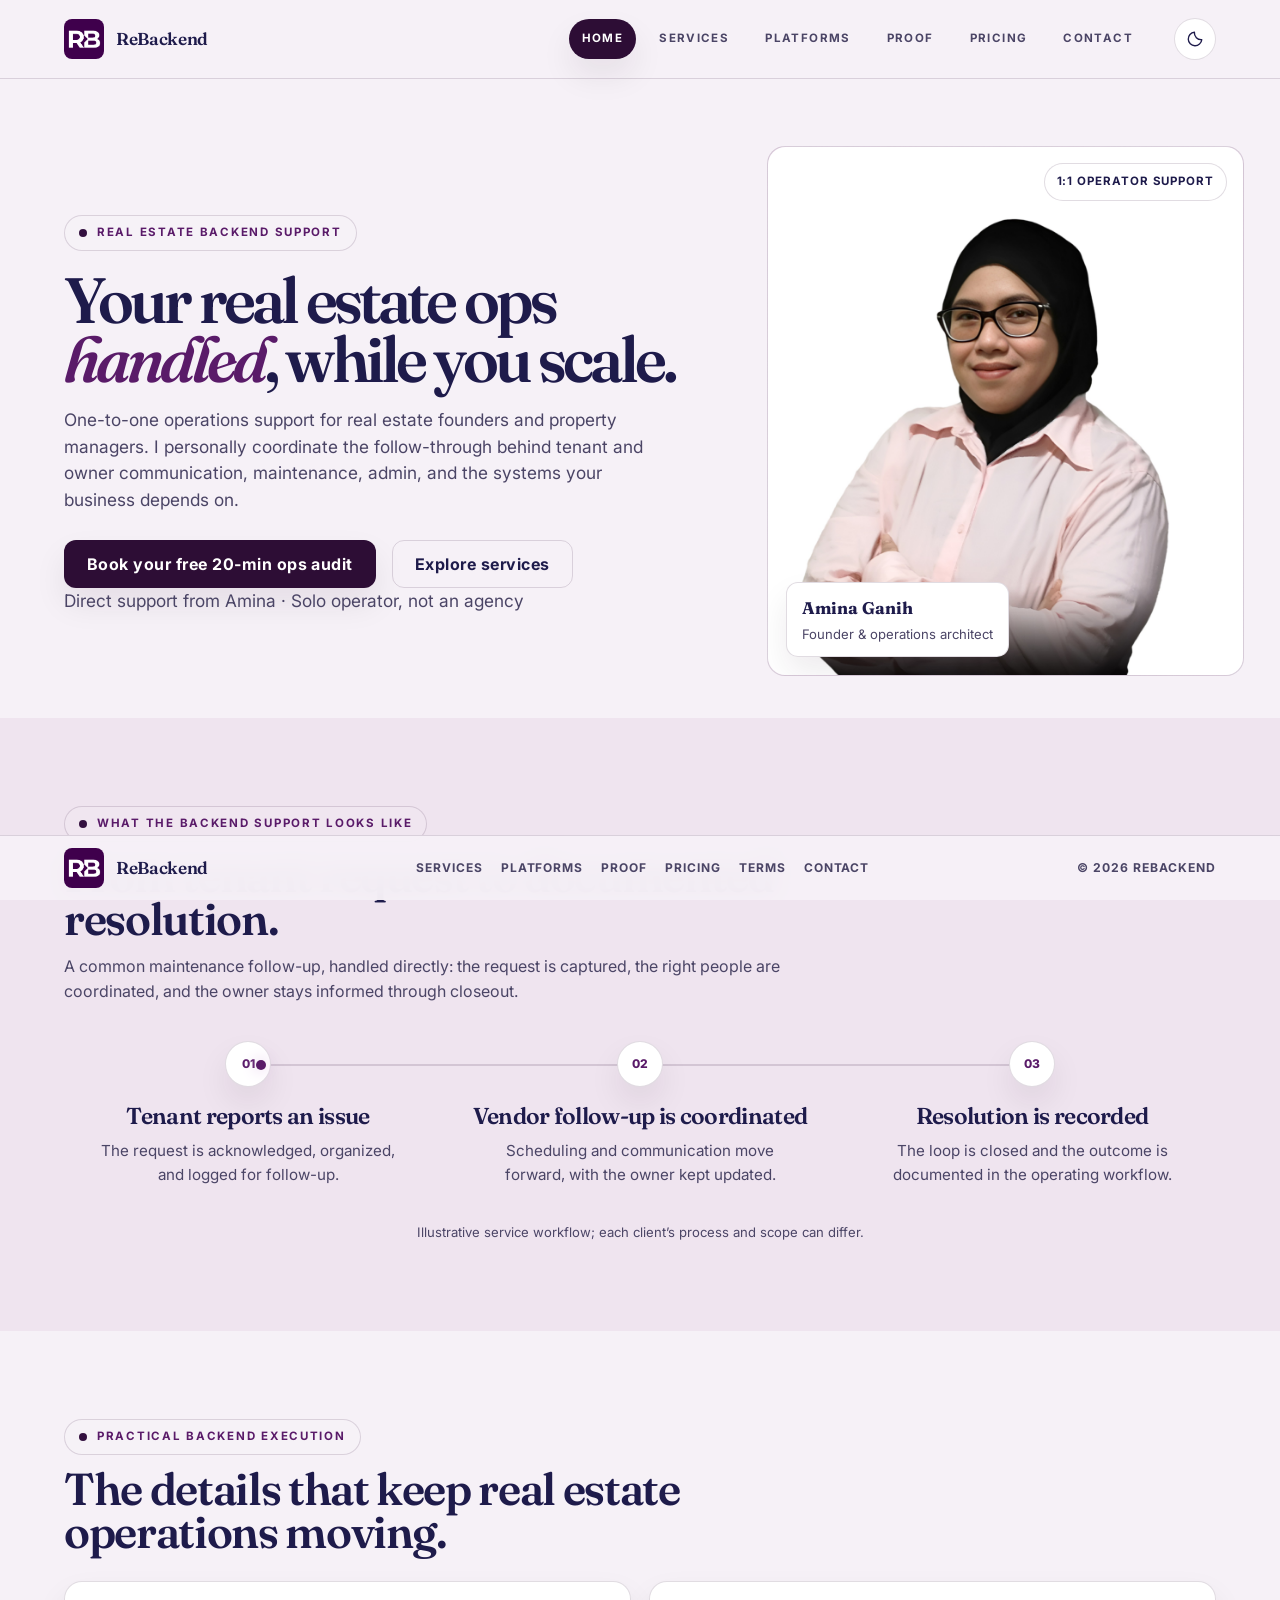
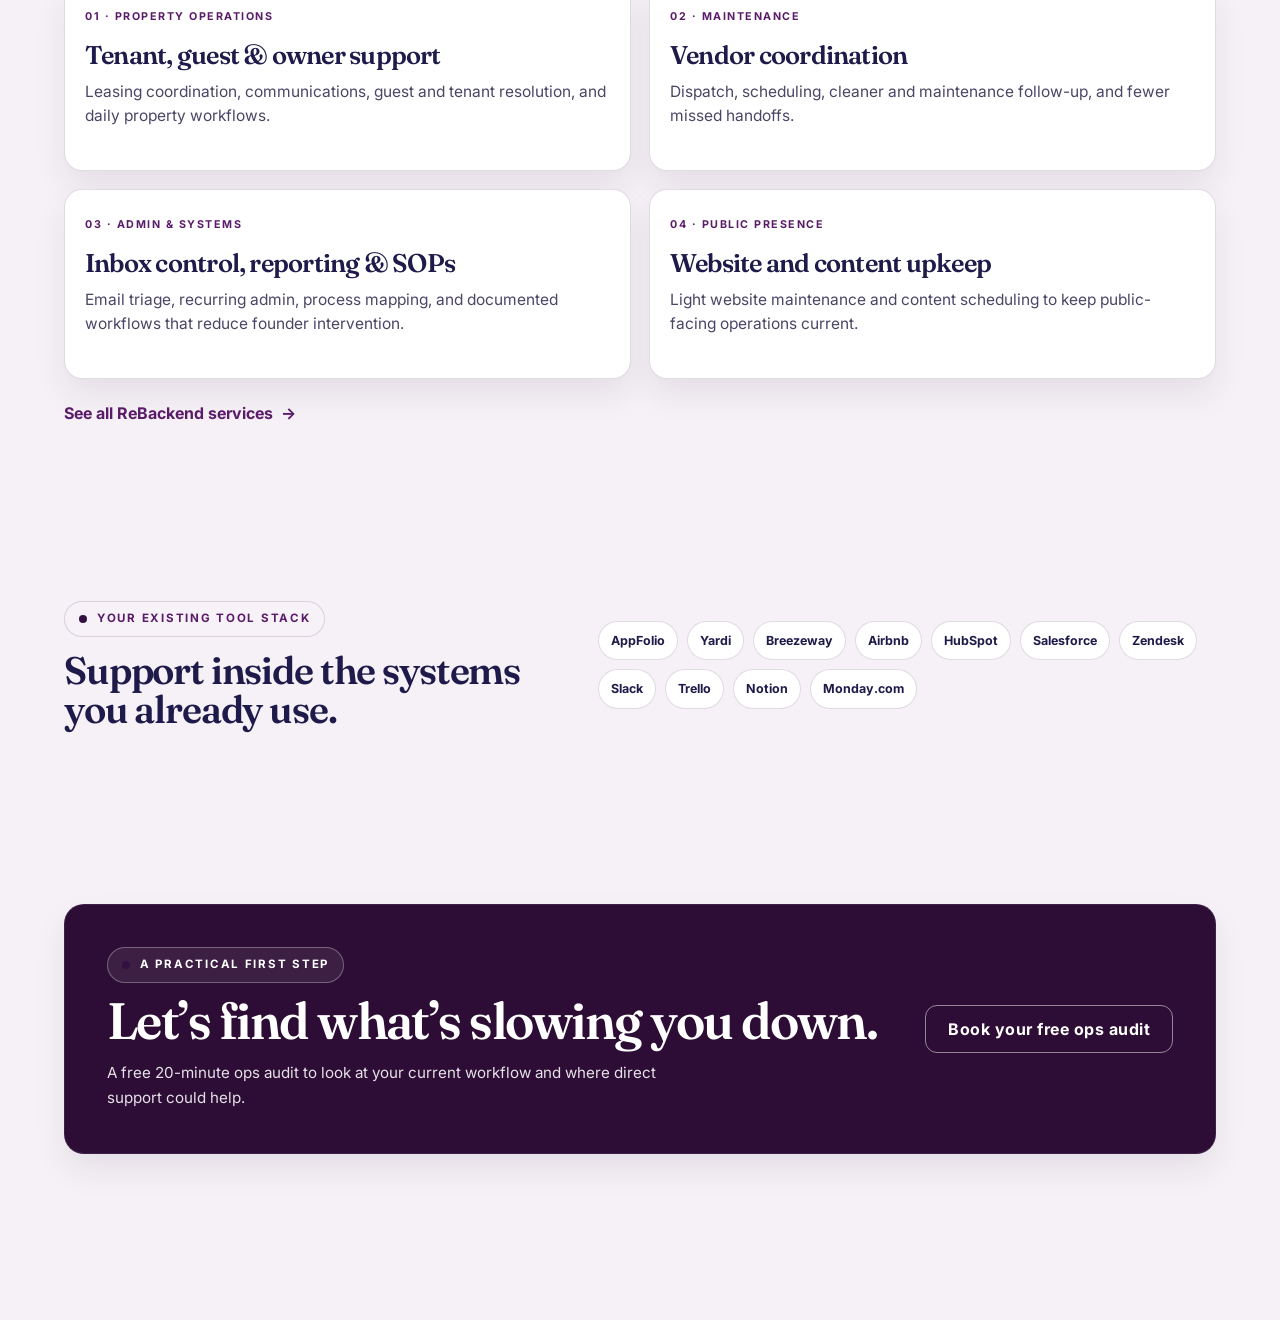
==== commit d3a7ad4a: "Add green homepage status indicator" ====
--- a/index.html
+++ b/index.html
@@ -77,7 +77,7 @@
         <div class="section-shell">
           <div class="hero-grid">
             <div class="hero-copy">
-              <div class="eyebrow">
+              <div class="eyebrow online-indicator">
                 Real estate backend support
               </div>
               <h1>Your real estate ops <span class="accent">handled</span>, while you scale.</h1>
--- a/assets/css/global.css
+++ b/assets/css/global.css
@@ -974,12 +974,7 @@
   }
 }
 
-@media (max-width: 980px) {
-  .nav-links {
-    display: none;
-  }
-
-
+@media (max-width: 980px) {
   .hero-grid,
   .split,
   .case-grid,
@@ -1111,7 +1106,7 @@
 }
 
 .menu-toggle {
-  display: inline-flex;
+  display: none;
   width: 42px;
   height: 42px;
   padding: 0;
@@ -1131,36 +1126,6 @@
   border-color: var(--accent-primary);
 }
 
-.nav-links.is-open {
-  position: absolute;
-  top: calc(100% - 2px);
-  right: 64px;
-  z-index: 60;
-  display: flex;
-  flex-direction: column;
-  align-items: stretch;
-  gap: 4px;
-  width: min(280px, calc(100vw - 28px));
-  margin: 0;
-  padding: 10px;
-  border: 1px solid var(--border-color);
-  border-radius: 14px;
-  background: var(--card-bg);
-  box-shadow: var(--shadow-soft);
-}
-
-.nav-links.is-open .nav-link {
-  justify-content: flex-start;
-  width: 100%;
-  padding: 12px;
-  color: var(--text-primary);
-  font-size: 0.82rem;
-  letter-spacing: 0.08em;
-}
-
-.nav-links.is-open .nav-link.is-active {
-  color: #fff;
-}
 .menu-toggle:focus-visible,
 .theme-toggle:focus-visible,
 .nav-link:focus-visible,
@@ -1171,10 +1136,10 @@
 
 /* The real source portrait is kept proportional and framed without distortion. */
 .founder-photo-panel {
-  height: clamp(360px, 35vw, 430px);
+  height: clamp(400px, 43vw, 530px);
   max-height: 550px;
   min-height: 0;
-  aspect-ratio: 1.05;
+  aspect-ratio: 0.9;
   padding: 0;
   overflow: hidden;
   border-radius: 18px;
@@ -1285,7 +1250,7 @@
   border-radius: 50%;
   background: var(--accent-primary);
   box-shadow: 0 0 16px var(--accent-soft);
-  animation: workflow-travel 5s ease-in-out infinite alternate;
+  animation: workflow-travel 5s ease-in-out infinite;
 }
 
 @keyframes workflow-travel {
@@ -1428,12 +1393,7 @@
   filter: brightness(0) invert(1);
 }
 
-@media (max-width: 980px) {
-  .nav-links {
-    display: none;
-  }
-
-
+@media (max-width: 980px) {
   .platform-strip {
     grid-template-columns: 1fr;
   }
@@ -1481,9 +1441,9 @@
   }
 
   .founder-photo-panel {
-    height: clamp(330px, 85vw, 430px);
+    height: clamp(390px, 96vw, 520px);
     max-height: 550px;
-    aspect-ratio: 1.05;
+    aspect-ratio: 0.95;
   }
 
   .workflow-track {
@@ -1560,6 +1520,37 @@
   }
 }
 
-
-
-
+
+/* Contact page availability cue and narrow-screen workflow heading fit. */
+.contact-status::before {
+  background: #8bd7a7;
+  box-shadow: 0 0 0 4px rgba(139, 215, 167, 0.14), 0 0 12px rgba(139, 215, 167, 0.62);
+  animation: contact-status-pulse 2.2s ease-out infinite;
+}
+
+@keyframes contact-status-pulse {
+  0% { box-shadow: 0 0 0 0 rgba(139, 215, 167, 0.42), 0 0 10px rgba(139, 215, 167, 0.55); }
+  70% { box-shadow: 0 0 0 7px rgba(139, 215, 167, 0), 0 0 10px rgba(139, 215, 167, 0.3); }
+  100% { box-shadow: 0 0 0 0 rgba(139, 215, 167, 0), 0 0 10px rgba(139, 215, 167, 0.55); }
+}
+
+@media (max-width: 760px) {
+  .workflow-track,
+  .workflow-step,
+  .workflow-step h3 {
+    min-width: 0;
+    max-width: 100%;
+  }
+
+  .workflow-step h3 {
+    overflow-wrap: anywhere;
+    word-break: normal;
+    font-size: clamp(1.1rem, 5.2vw, 1.35rem);
+  }
+}
+
+@media (prefers-reduced-motion: reduce) {
+  .contact-status::before {
+    animation: none;
+  }
+}
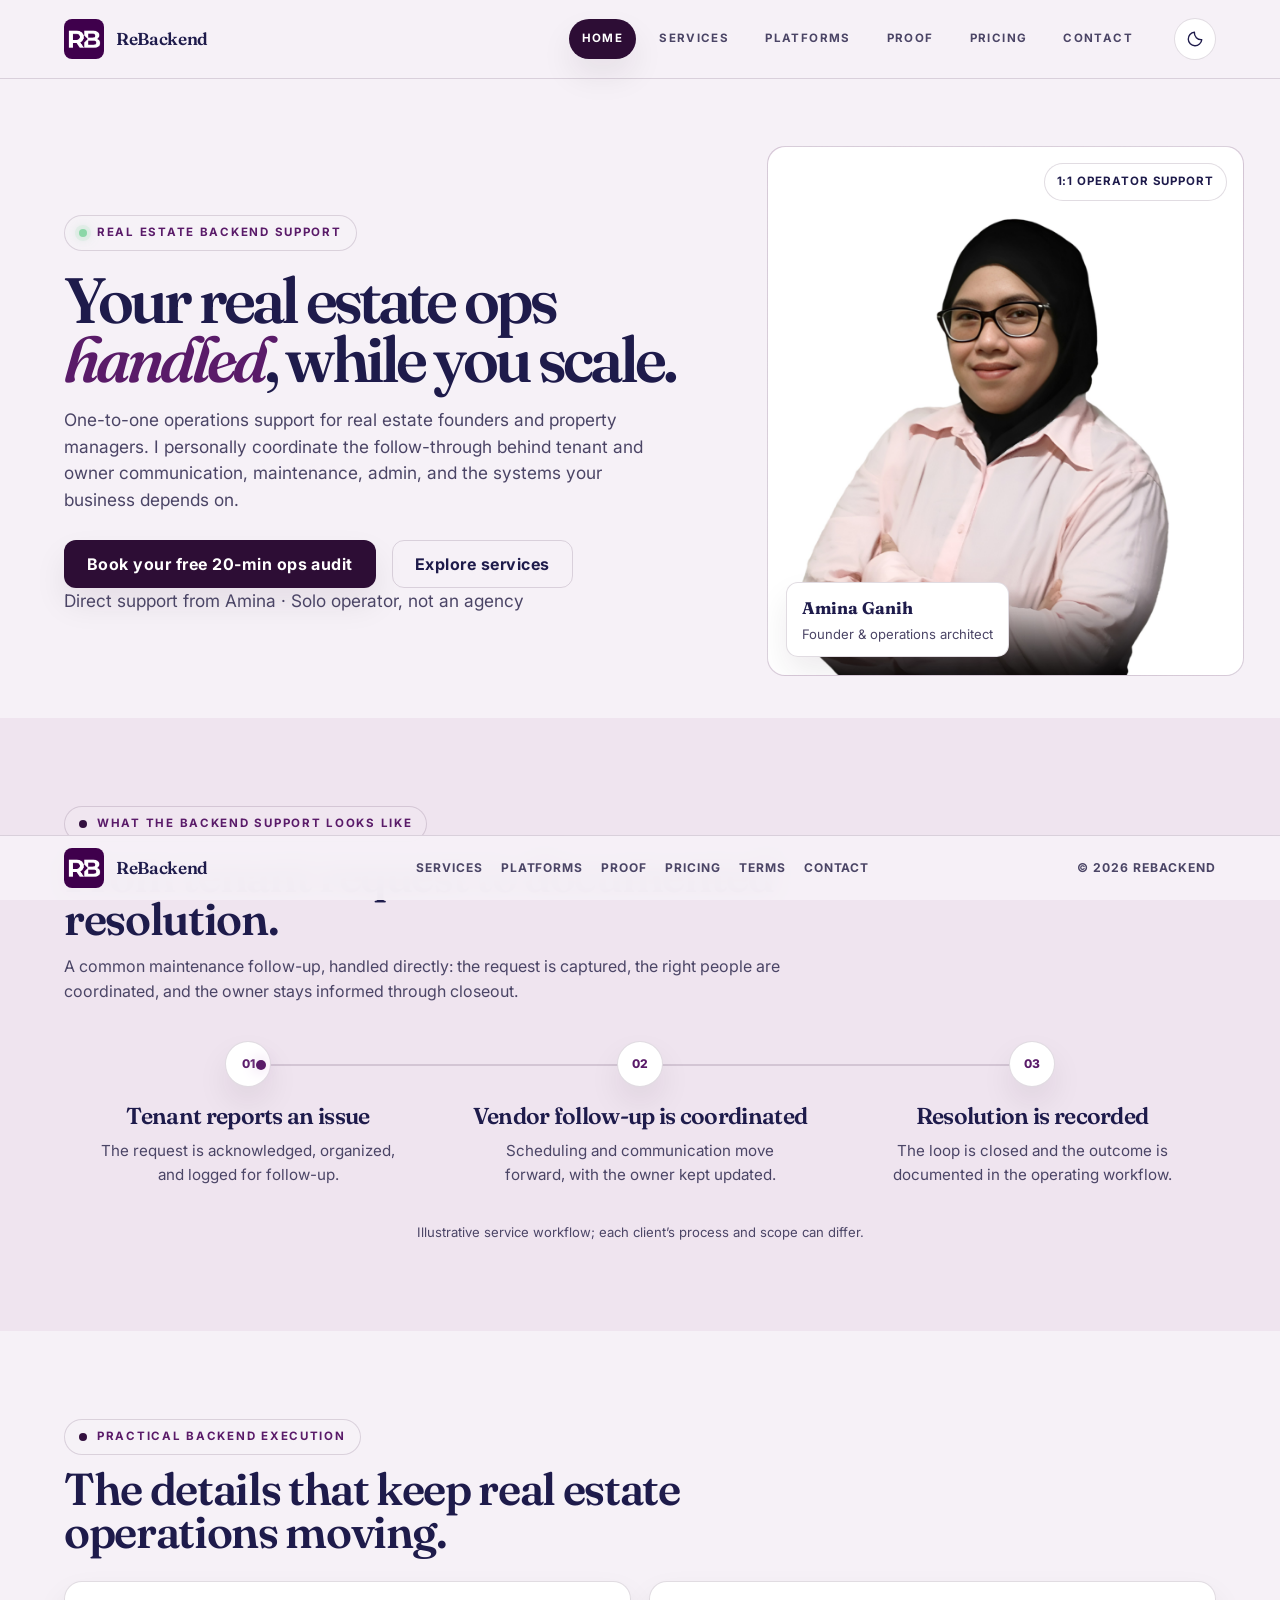
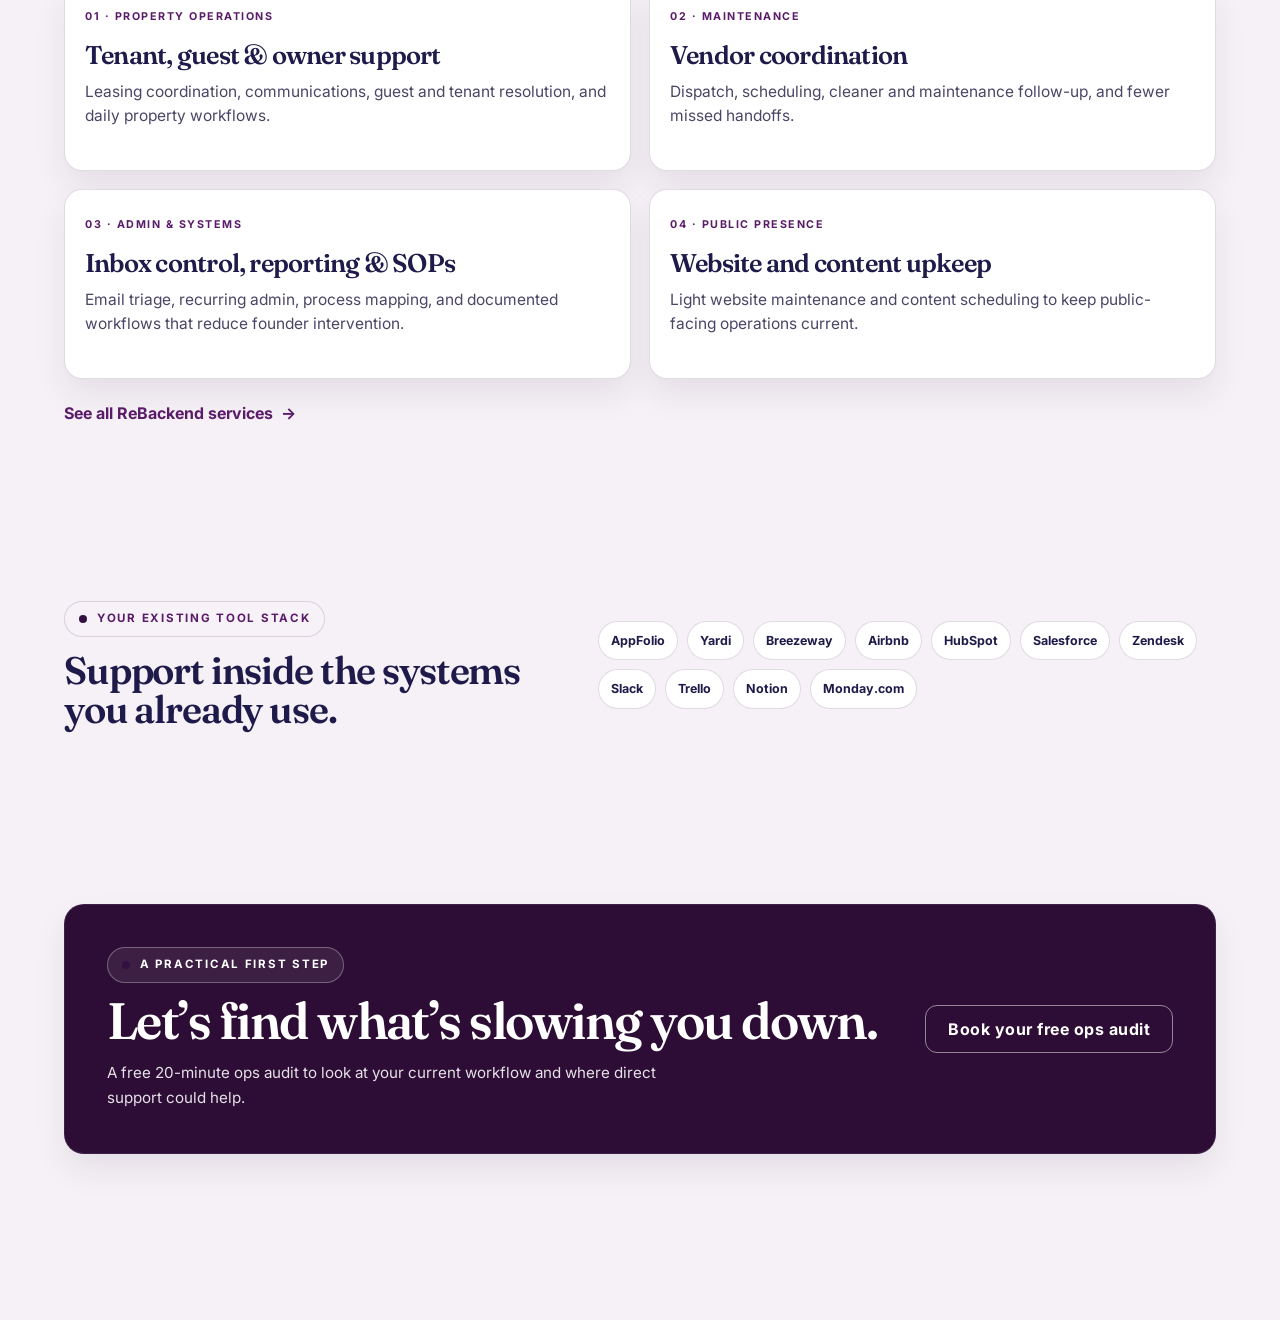
==== commit 4f0069c4: "Refresh pages and favicon" ====
--- a/index.html
+++ b/index.html
@@ -17,7 +17,7 @@
       href="https://fonts.googleapis.com/css2?family=Fraunces:wght@500;600;700&family=Inter:wght@400;500;600;700;800&display=swap"
       rel="stylesheet"
     />
-    <link rel="icon" href="/assets/favicon.ico" />
+    <link rel="icon" type="image/x-icon" href="/favicon.ico?v=20260928" />
     <link rel="stylesheet" href="/assets/css/global.css" />
   </head>
   <body>
--- a/assets/css/global.css
+++ b/assets/css/global.css
@@ -1522,7 +1522,8 @@
 
 
 /* Contact page availability cue and narrow-screen workflow heading fit. */
-.contact-status::before {
+.contact-status::before,
+.online-indicator::before {
   background: #8bd7a7;
   box-shadow: 0 0 0 4px rgba(139, 215, 167, 0.14), 0 0 12px rgba(139, 215, 167, 0.62);
   animation: contact-status-pulse 2.2s ease-out infinite;
@@ -1535,6 +1536,20 @@
 }
 
 @media (max-width: 760px) {
+  .grid-matrix,
+  .grid-matrix .matrix-card,
+  .grid-matrix .matrix-card h3 {
+    min-width: 0;
+    max-width: 100%;
+  }
+
+  .grid-matrix .matrix-card h3 {
+    overflow-wrap: anywhere;
+    word-break: normal;
+    font-size: clamp(1.1rem, 5.2vw, 1.3rem);
+    line-height: 1.1;
+  }
+
   .workflow-track,
   .workflow-step,
   .workflow-step h3 {
@@ -1550,7 +1565,8 @@
 }
 
 @media (prefers-reduced-motion: reduce) {
-  .contact-status::before {
+  .contact-status::before,
+  .online-indicator::before {
     animation: none;
   }
 }
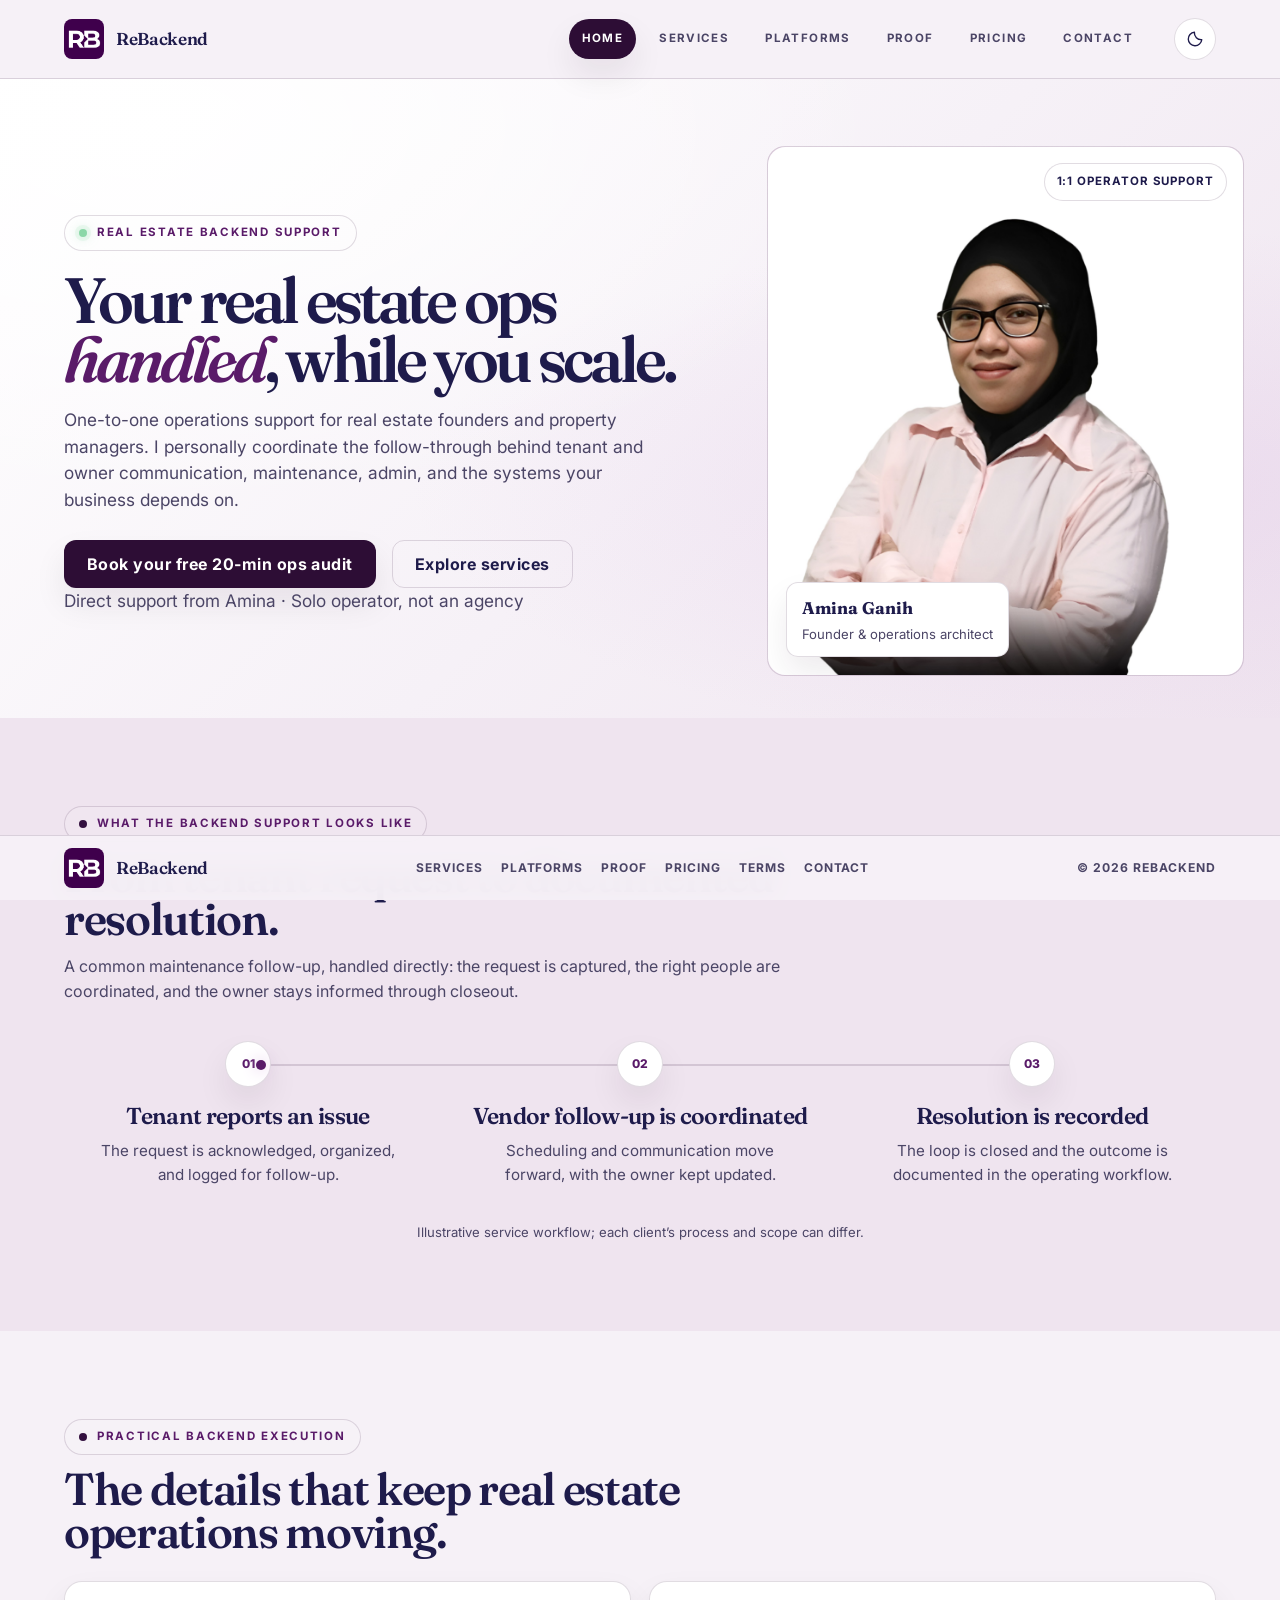
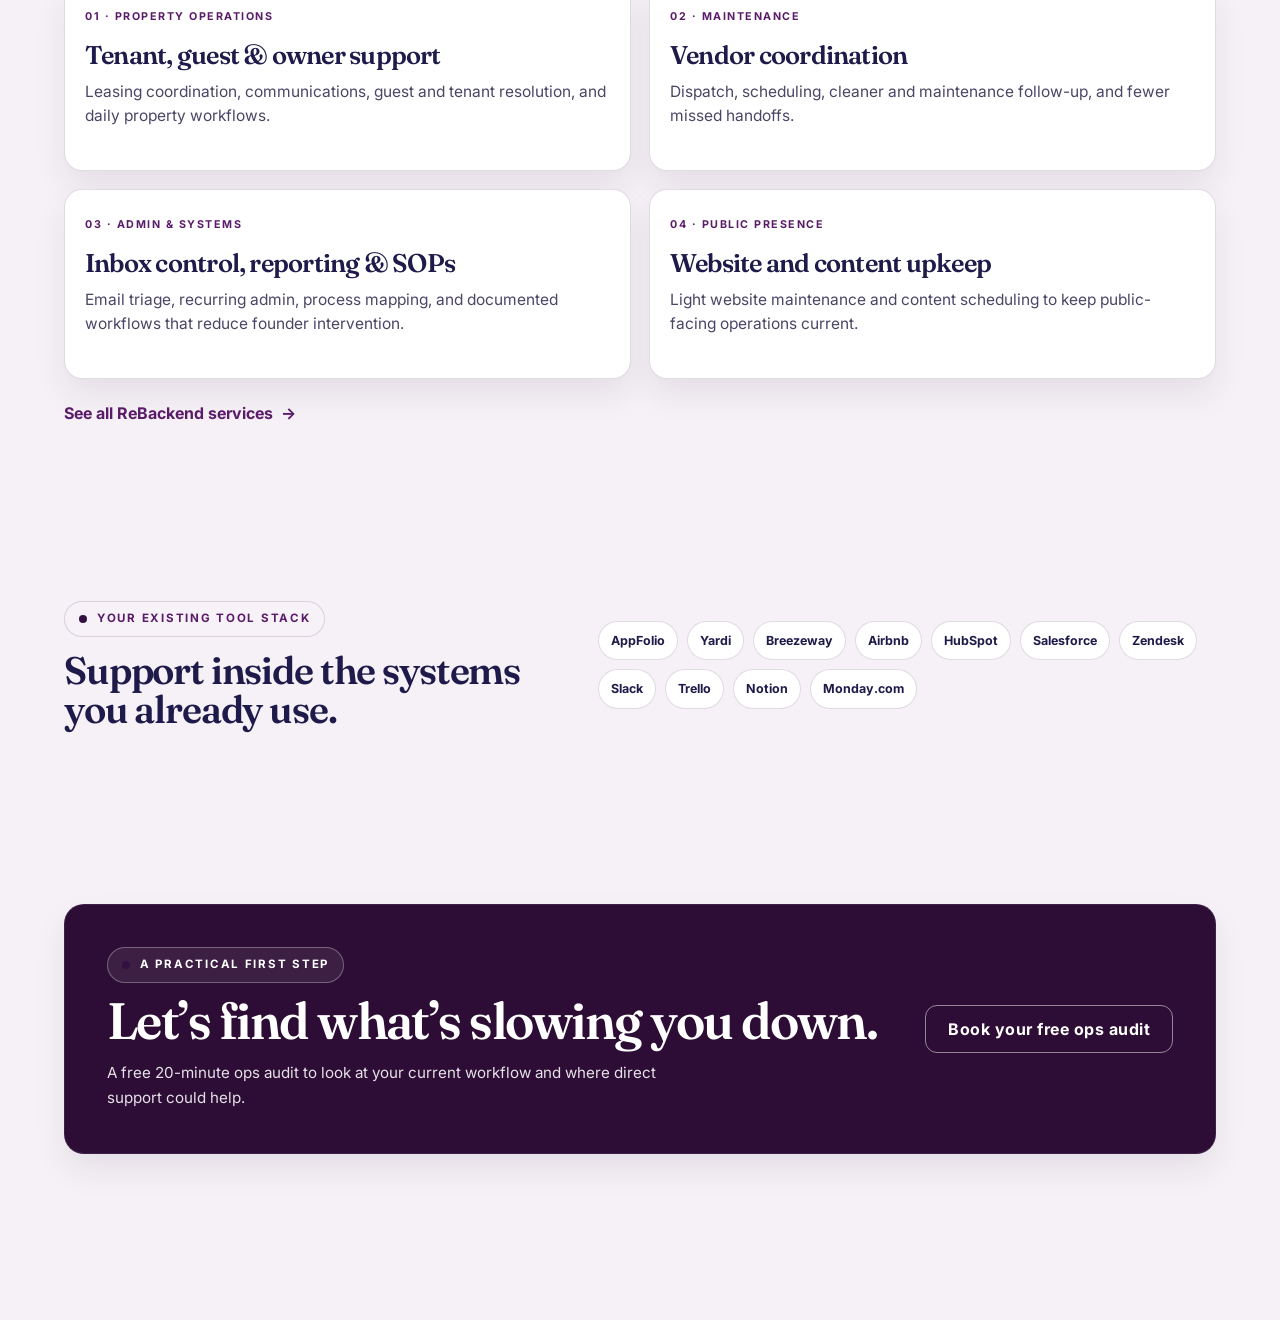
==== commit 43110c01: "Add files via upload" ====
--- a/index.html
+++ b/index.html
@@ -18,7 +18,7 @@
       rel="stylesheet"
     />
     <link rel="icon" type="image/x-icon" href="/favicon.ico?v=20260928" />
-    <link rel="stylesheet" href="/assets/css/global.css" />
+    <link rel="stylesheet" href="/assets/css/global.css?v=20260928-mobile-footer2" />
   </head>
   <body>
     <header class="site-header">
--- a/assets/css/global.css
+++ b/assets/css/global.css
@@ -1569,4 +1569,85 @@
   .online-indicator::before {
     animation: none;
   }
-}
+}
+
+/* Give the home hero the same soft white and lilac glow as the contact page. */
+.home-hero {
+  background:
+    radial-gradient(ellipse at 12% 8%, rgba(255, 255, 255, 0.96) 0%, rgba(255, 255, 255, 0) 46%),
+    radial-gradient(ellipse at 88% 64%, rgba(216, 180, 225, 0.25) 0%, rgba(216, 180, 225, 0) 45%),
+    linear-gradient(135deg, #fff 0%, var(--bg-primary) 54%, var(--bg-secondary) 100%);
+  transition: background 0.25s ease;
+}
+
+html[data-theme="dark"] .home-hero {
+  background:
+    radial-gradient(ellipse at 12% 8%, rgba(207, 158, 226, 0.13) 0%, rgba(207, 158, 226, 0) 46%),
+    radial-gradient(ellipse at 88% 64%, rgba(123, 77, 130, 0.2) 0%, rgba(123, 77, 130, 0) 45%),
+    var(--bg-primary);
+}
+
+/* Keep service cards readable in narrow browser and phone layouts. */
+@media (max-width: 900px) {
+  /* This later rule overrides the earlier tablet/mobile .feature-list rule. */
+  .home-feature-list {
+    grid-template-columns: minmax(0, 1fr);
+  }
+
+  .home-feature-list .feature-card,
+  .home-feature-list .feature-card h3,
+  .home-feature-list .feature-card p {
+    min-width: 0;
+    max-width: 100%;
+    overflow-wrap: anywhere;
+  }
+
+  .grid-matrix {
+    grid-template-columns: minmax(0, 1fr);
+  }
+
+  .grid-matrix .matrix-card,
+  .grid-matrix .matrix-card h3,
+  .grid-matrix .matrix-card p {
+    min-width: 0;
+    max-width: 100%;
+  }
+
+  .grid-matrix .matrix-card h3,
+  .grid-matrix .matrix-card p {
+    overflow-wrap: anywhere;
+    word-break: normal;
+  }
+
+  .footer-links {
+    display: grid;
+    grid-template-columns: repeat(3, minmax(0, 1fr));
+    width: 100%;
+    gap: 12px 16px;
+  }
+
+  .footer-links a {
+    min-width: 0;
+    overflow-wrap: anywhere;
+  }
+}
+
+/* Keep the mobile header in the scrolling flow and let the footer end the page. */
+@media (max-width: 760px) {
+  body {
+    padding-top: 0;
+    padding-bottom: 0;
+  }
+
+  .site-header {
+    position: sticky;
+    top: 0;
+  }
+
+  footer {
+    position: static;
+    inset: auto;
+    z-index: auto;
+    margin-top: 24px;
+  }
+}
